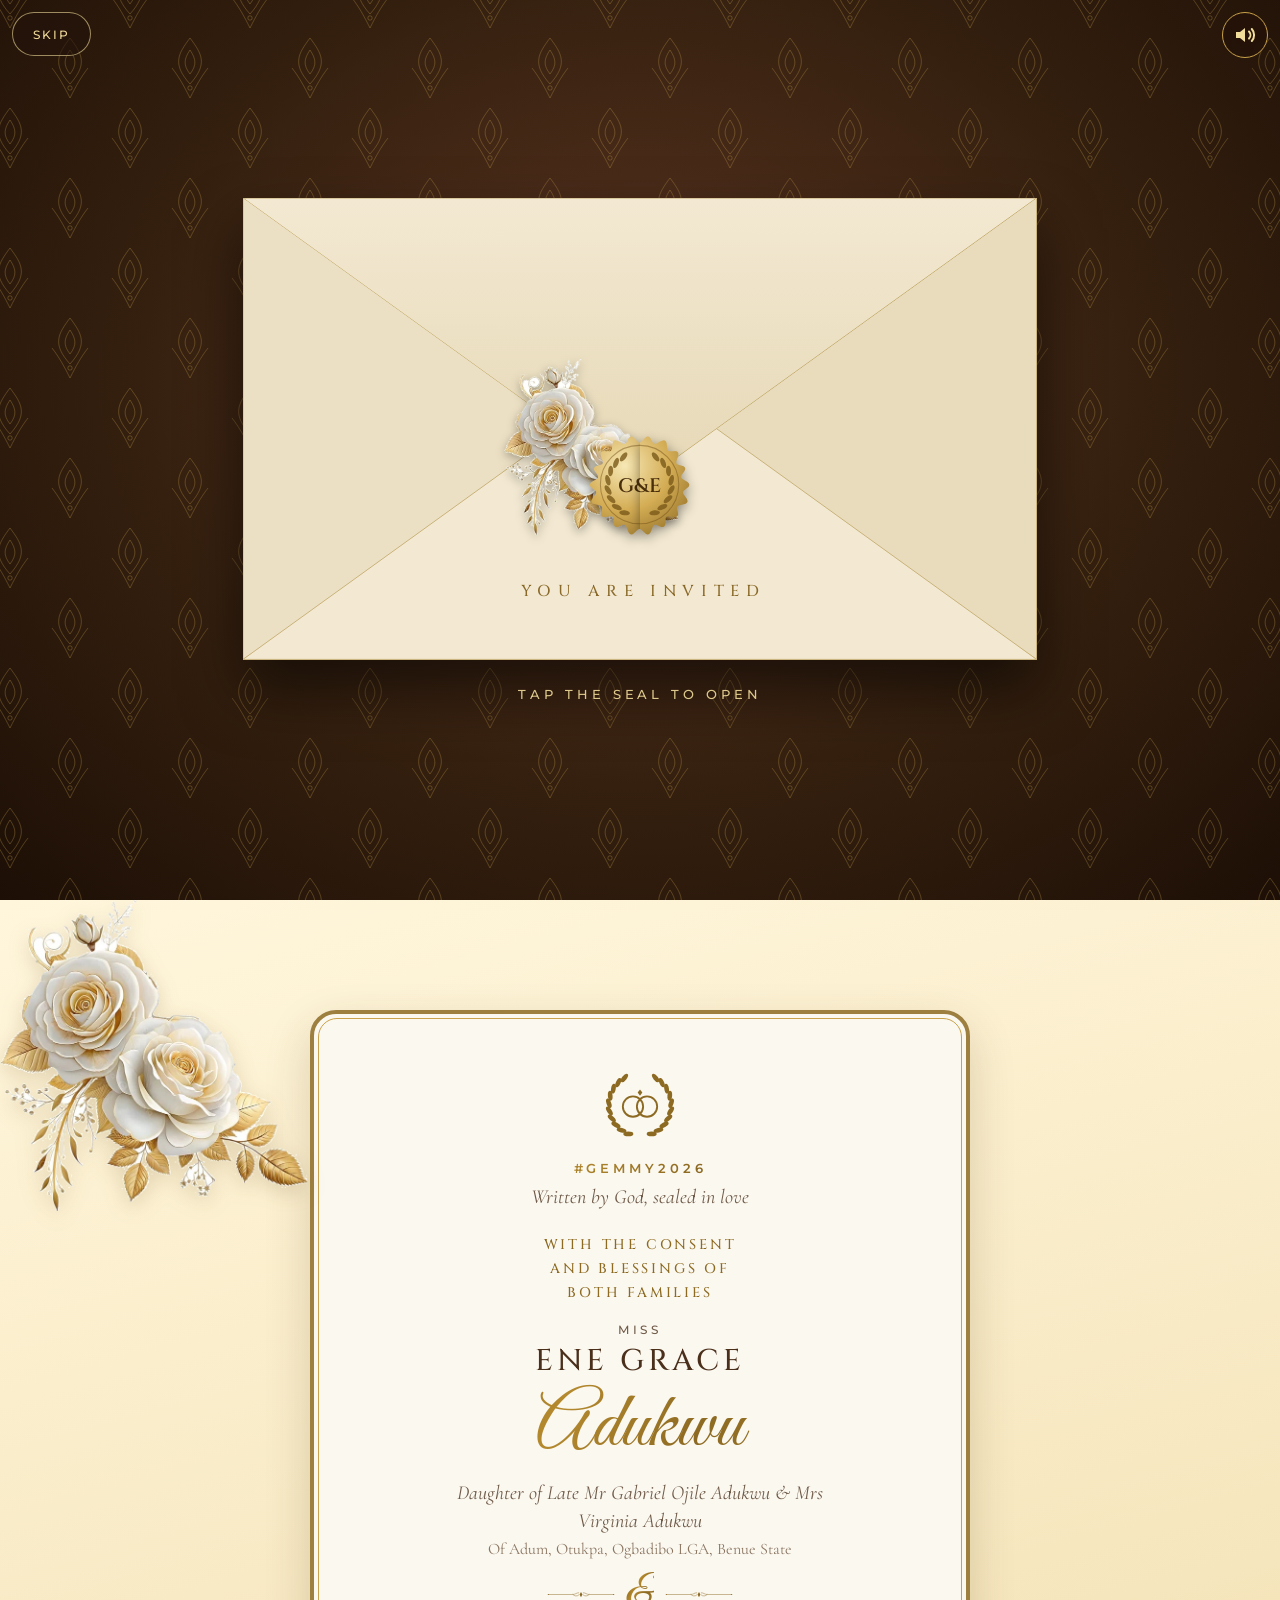
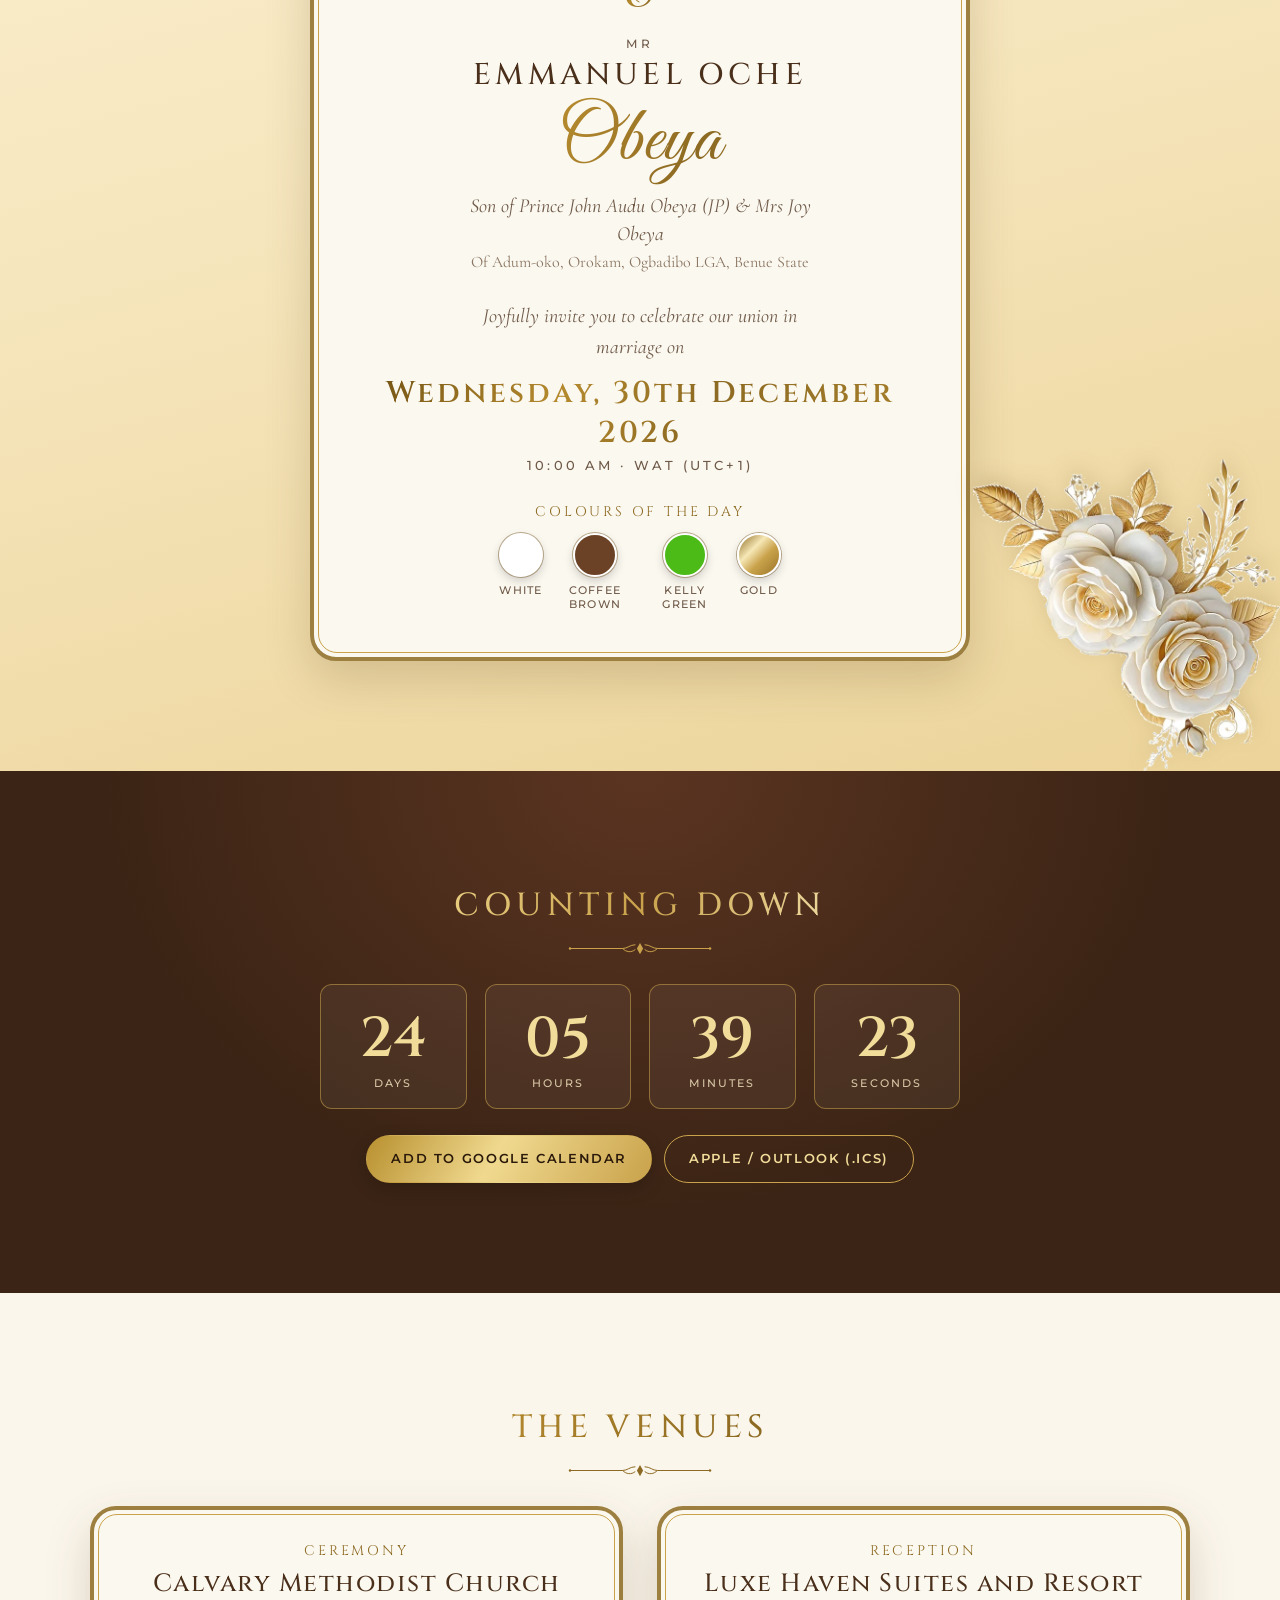
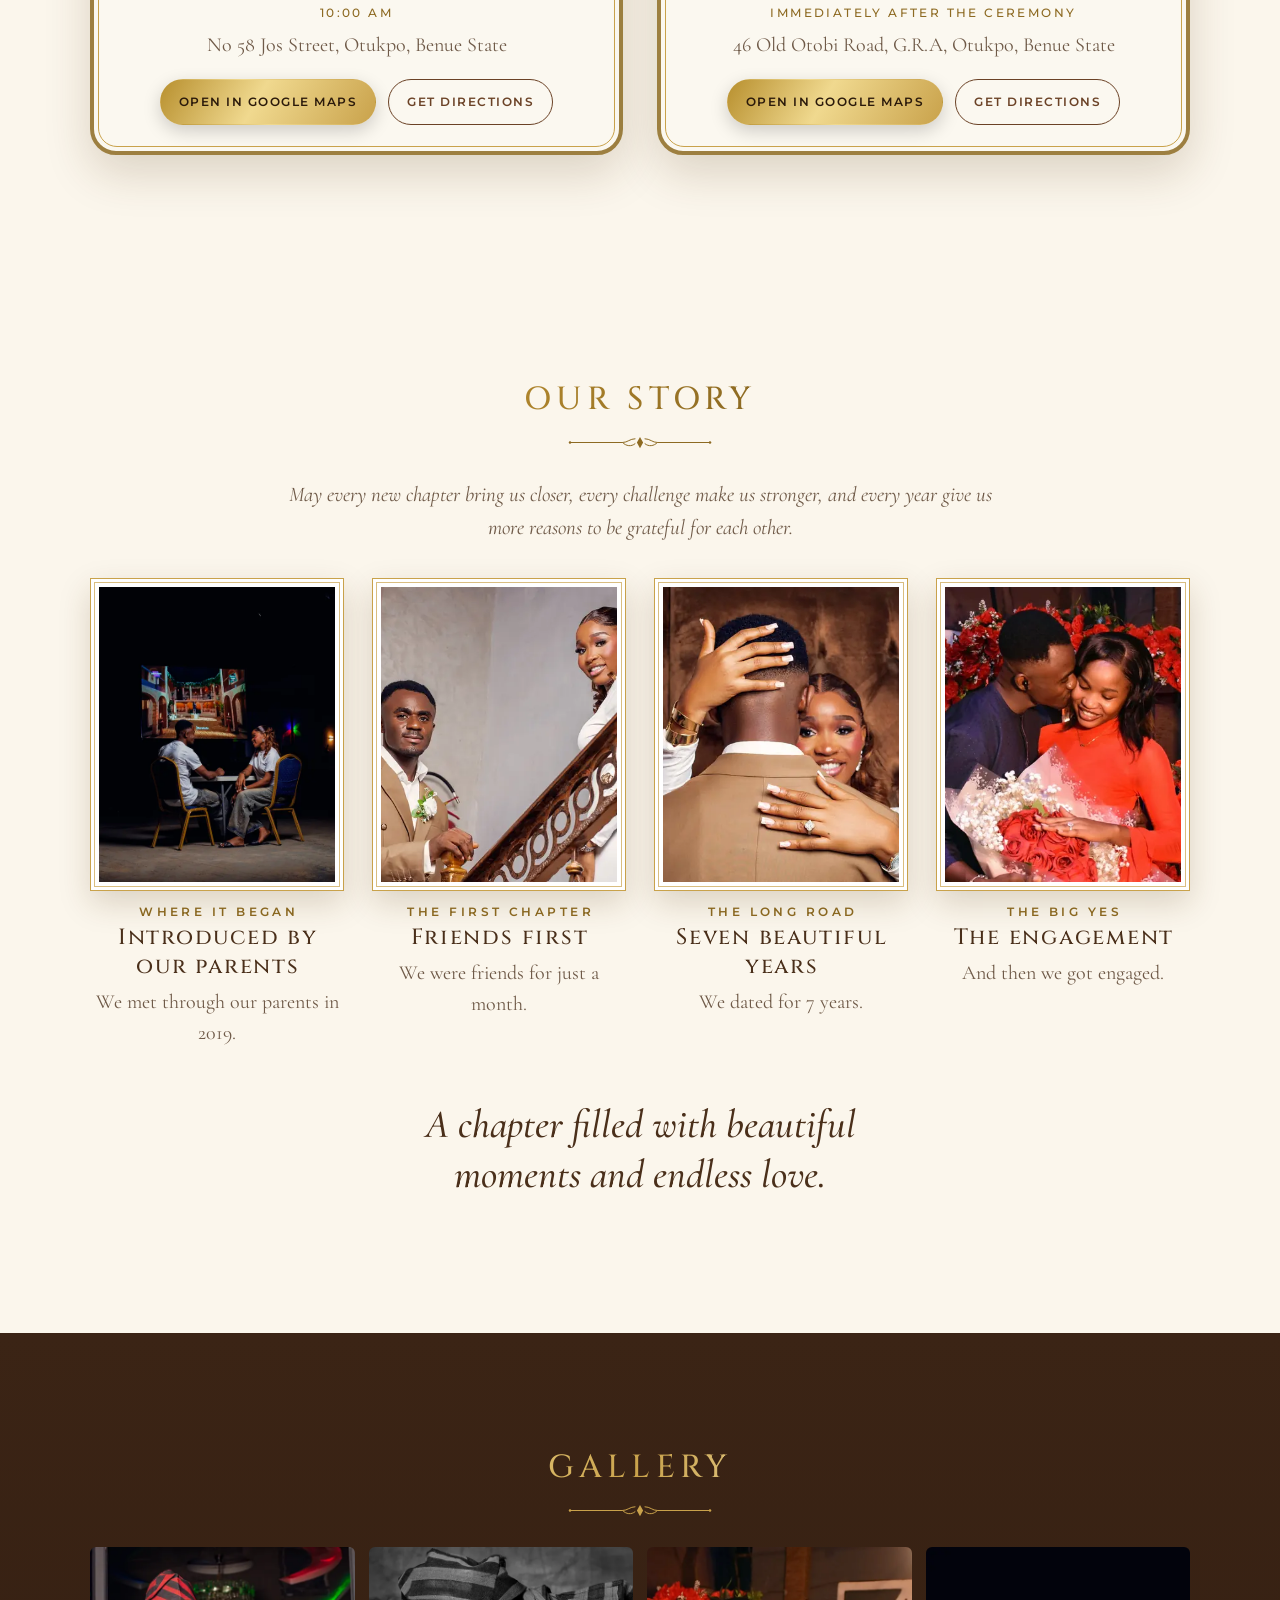
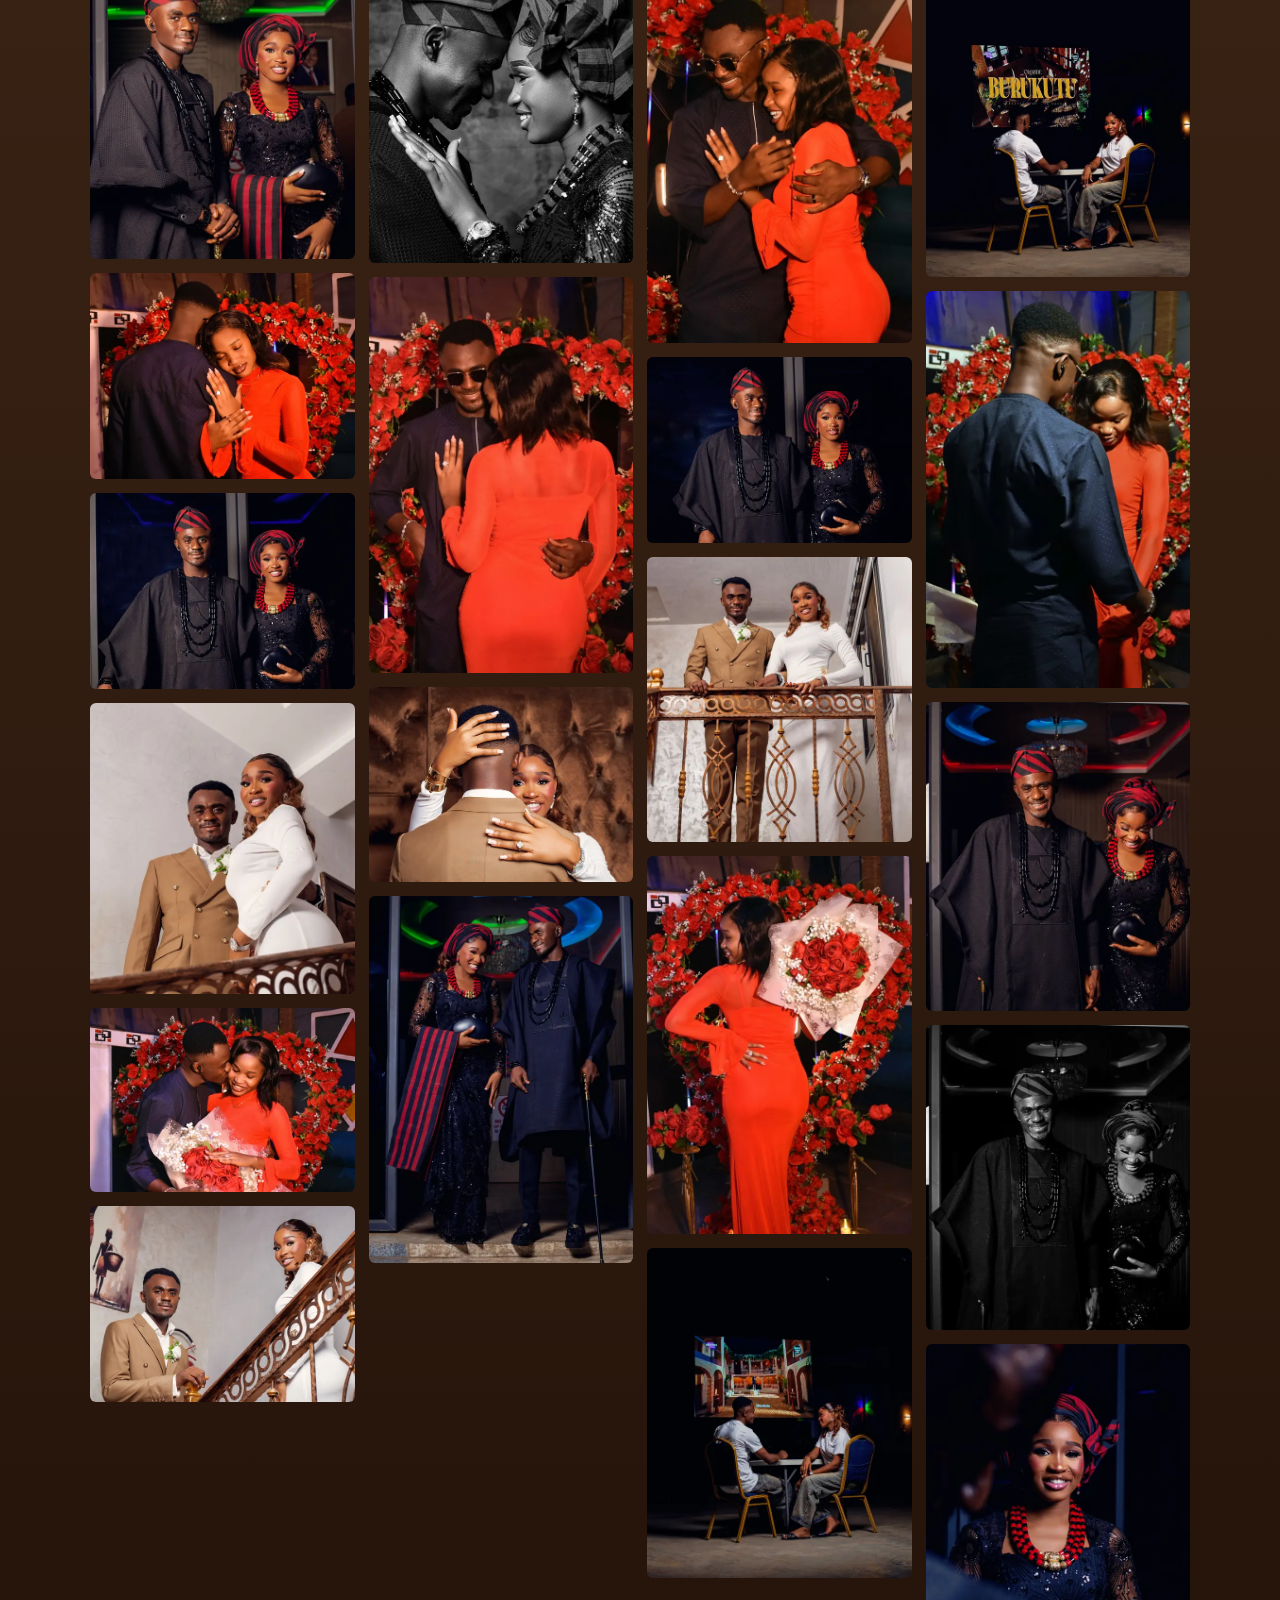
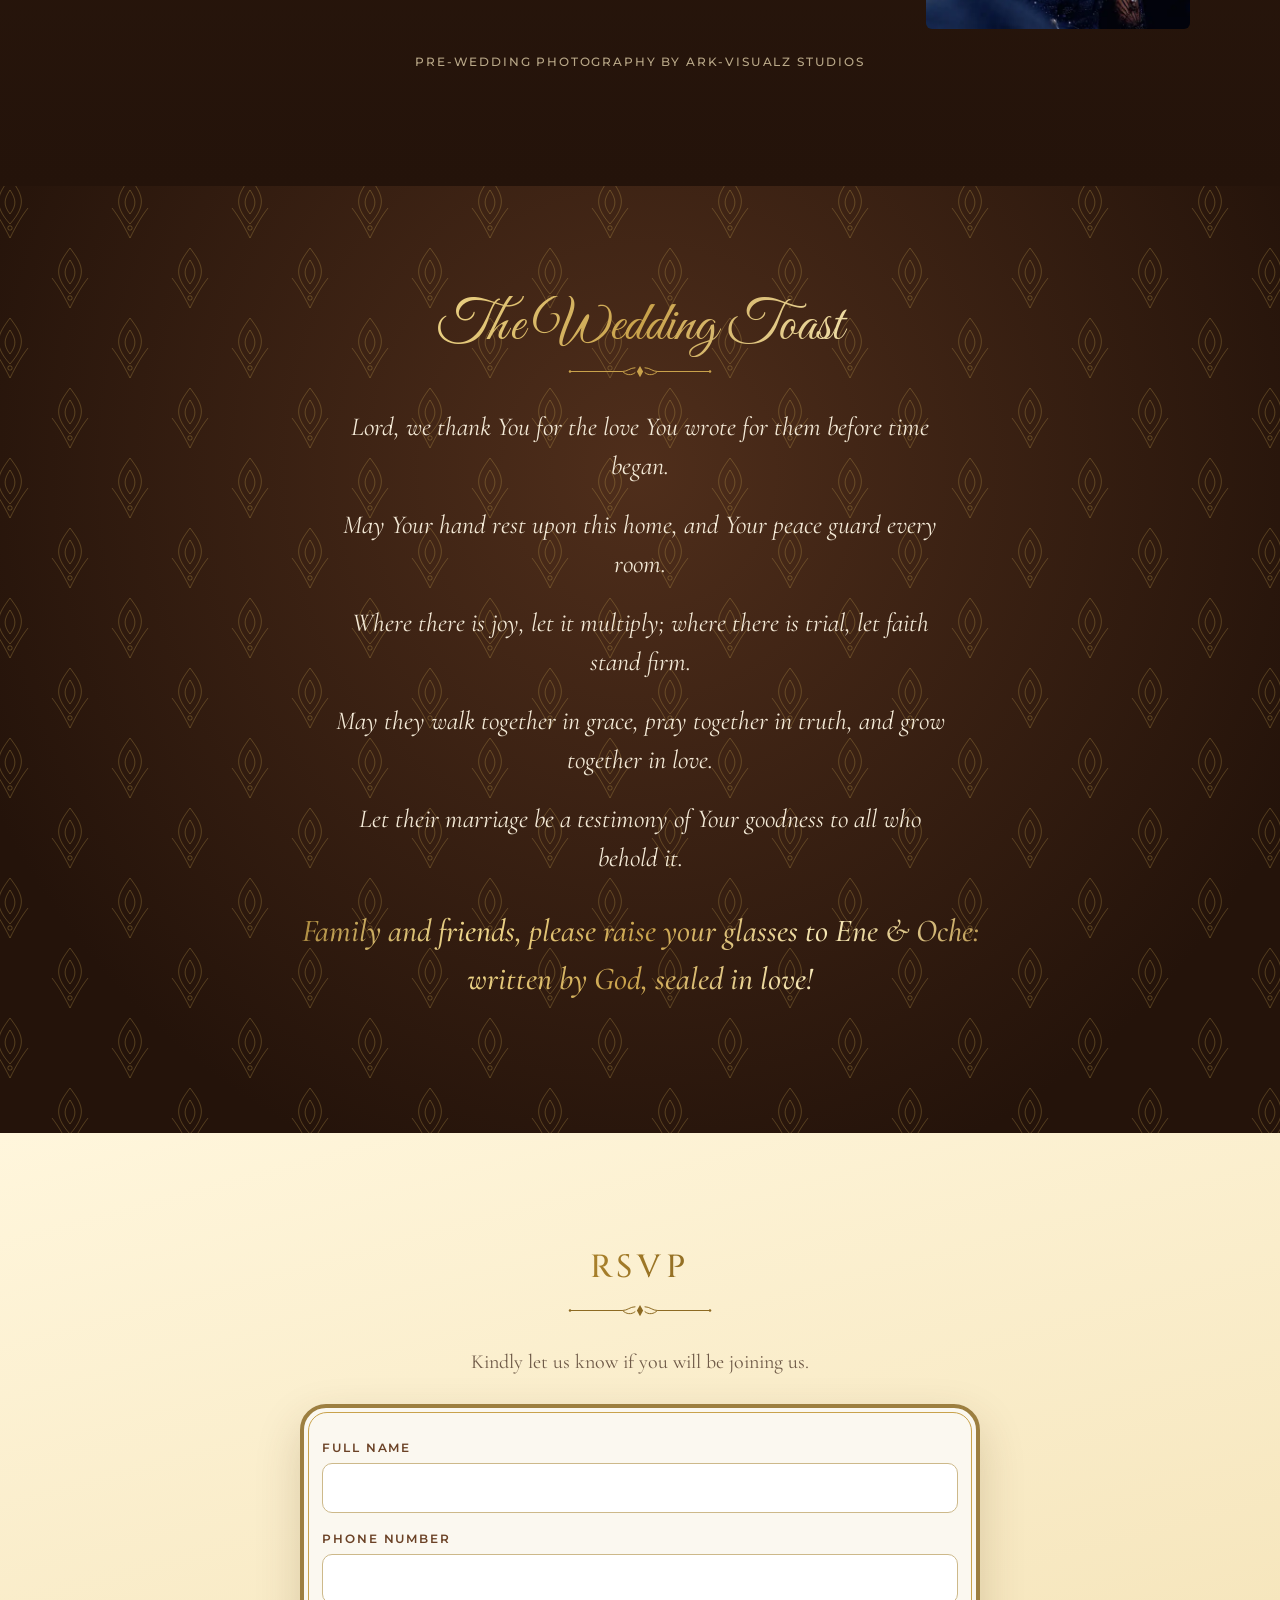
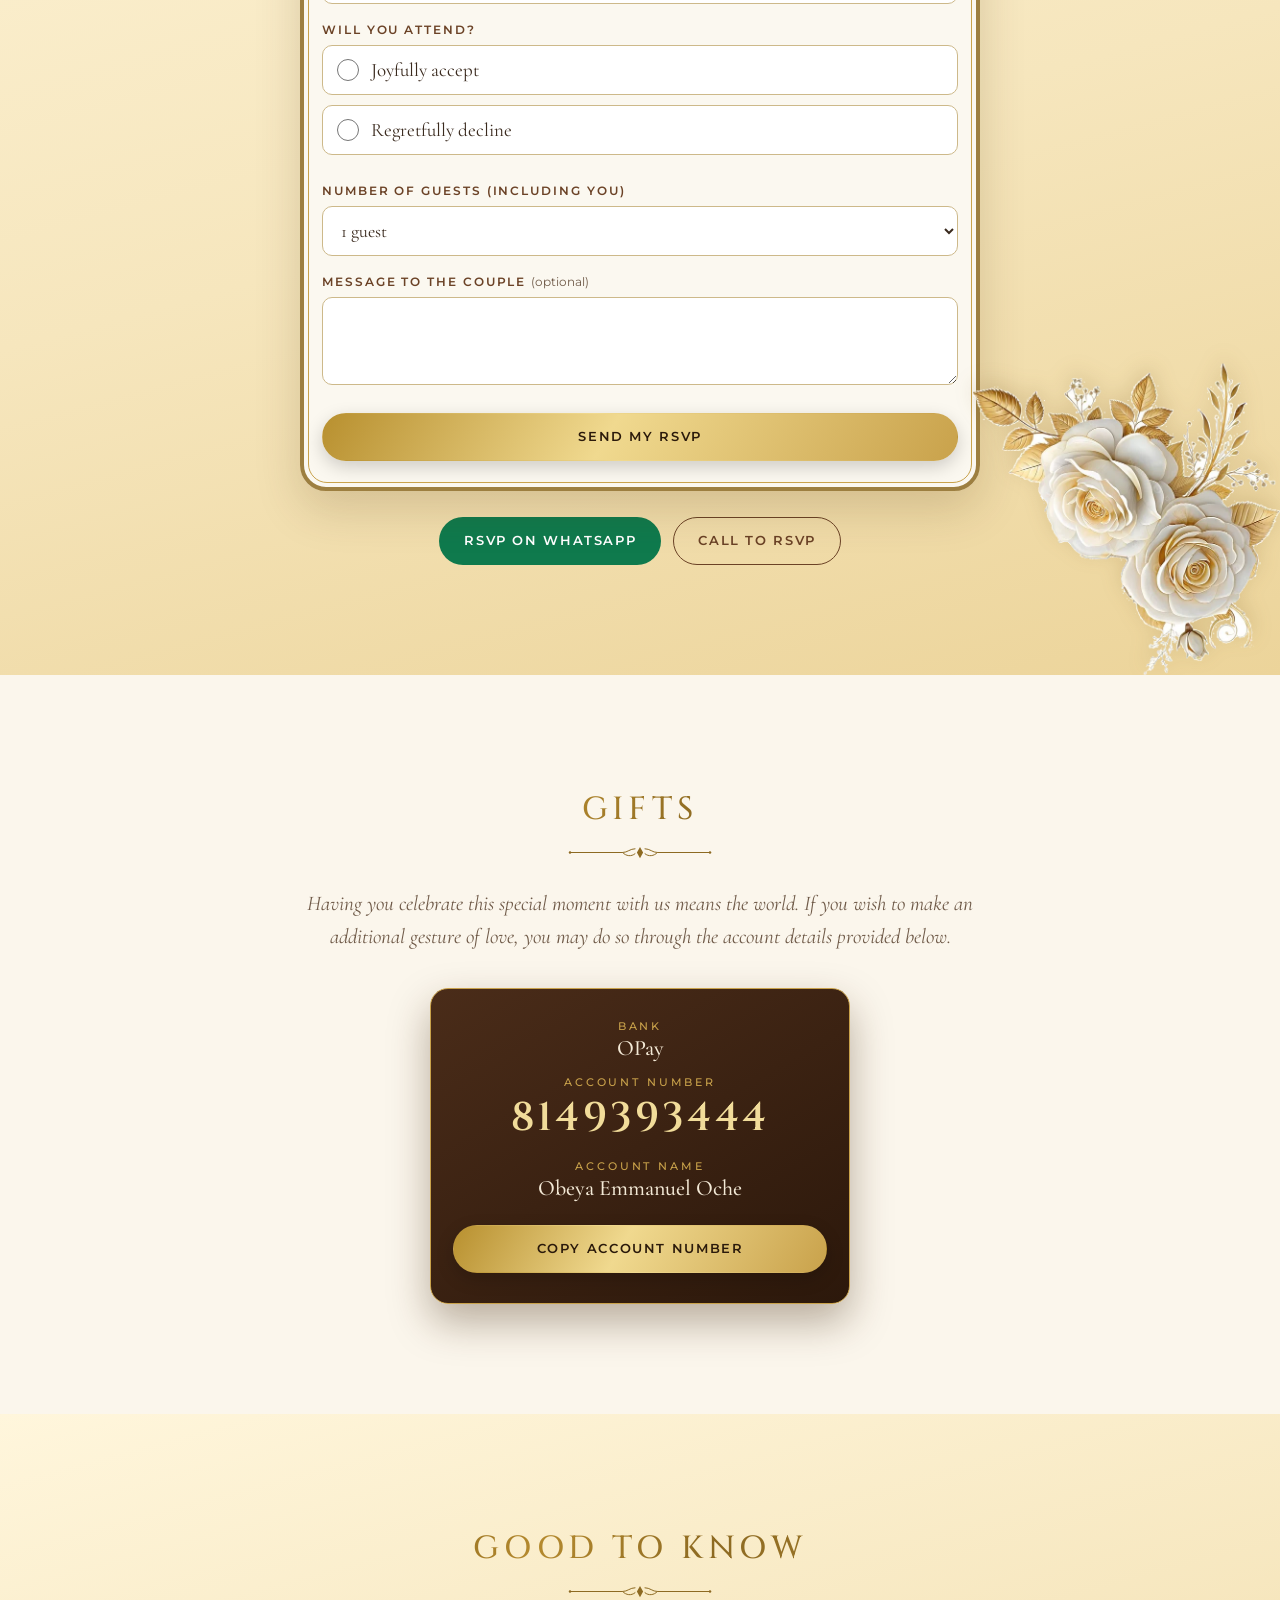
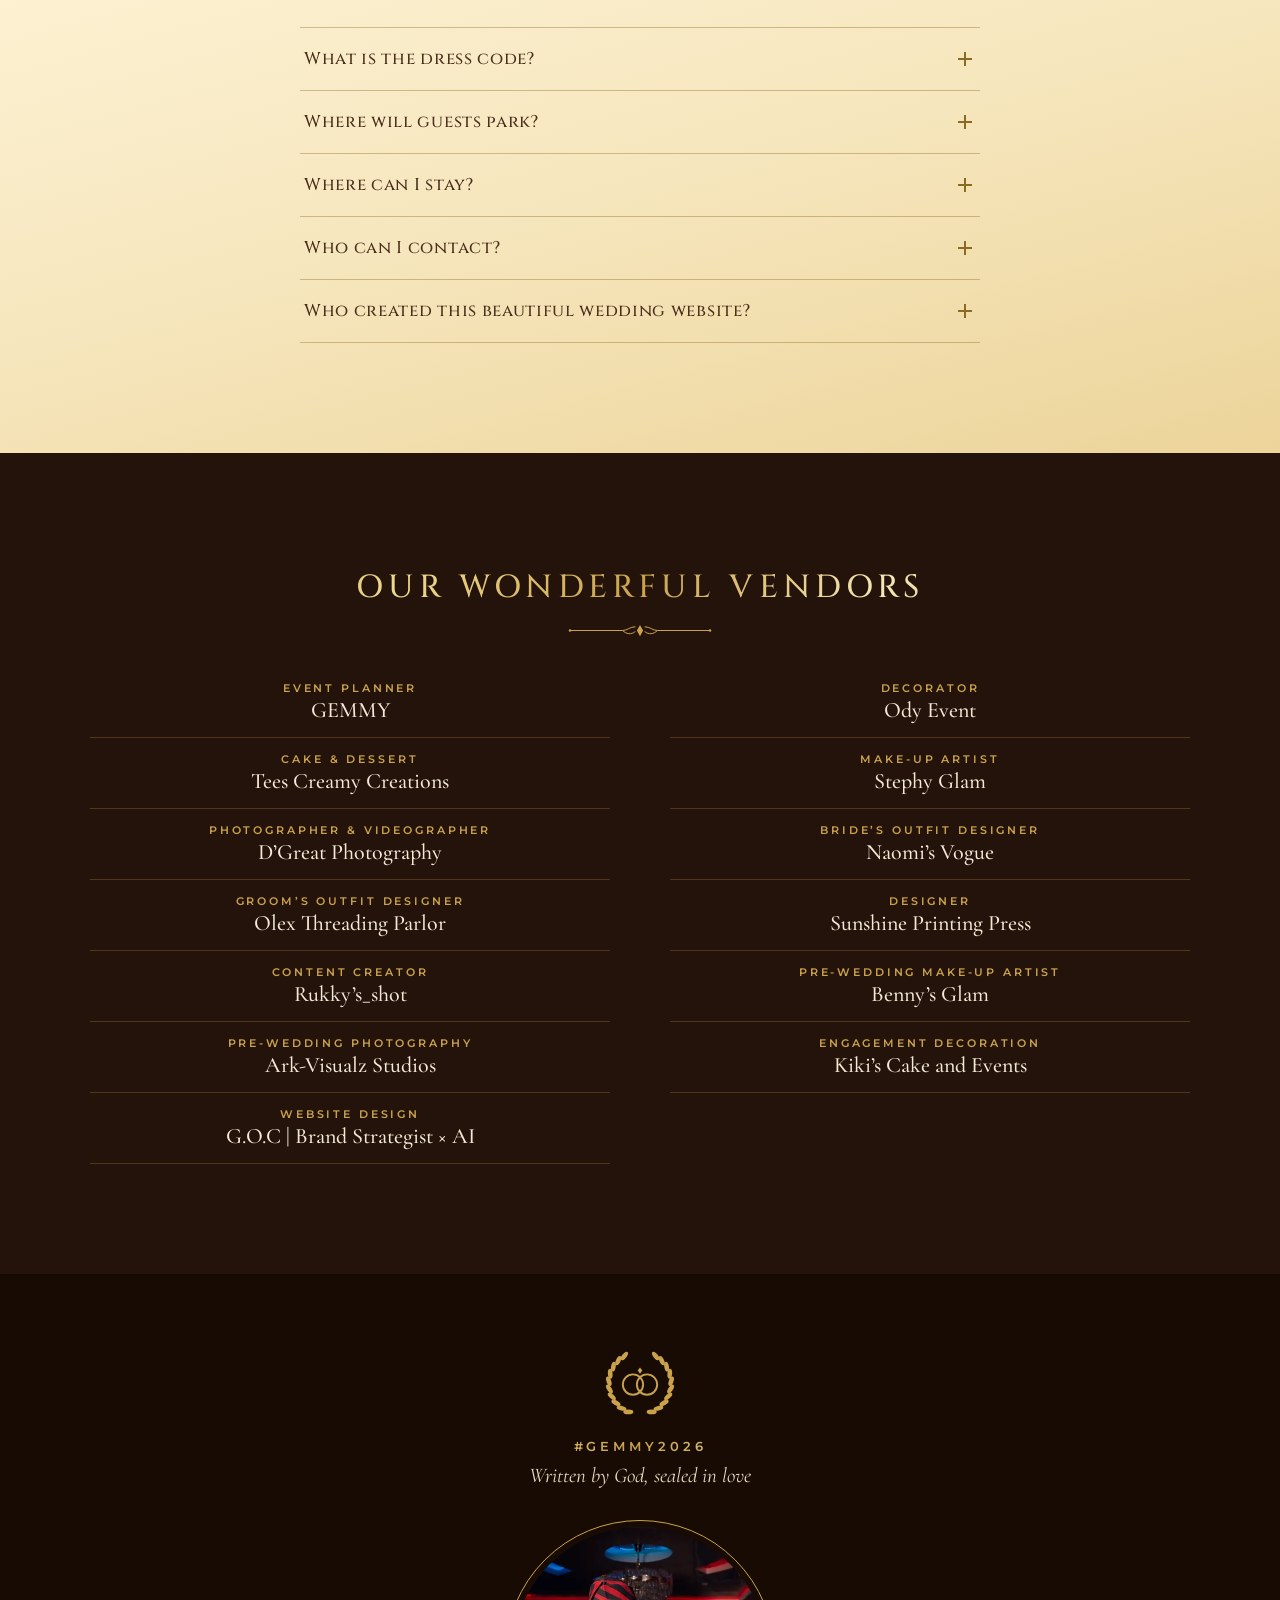
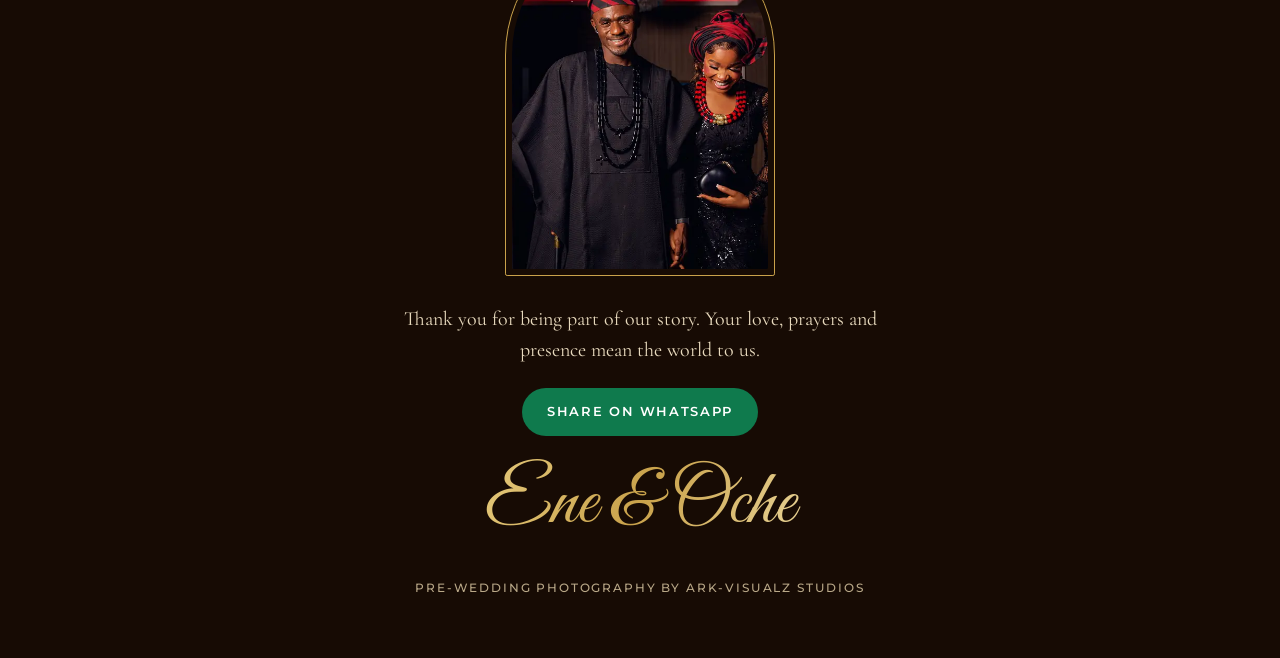
==== index.html @ 17f2d3e5 "first commit" ====
<!doctype html>
<html lang="en" class="no-js">
<head>
<meta charset="utf-8">
<meta name="viewport" content="width=device-width,initial-scale=1,viewport-fit=cover">
<title>Ene &amp; Oche | #GEMMY2026</title>
<meta name="description" content="You are invited to celebrate our union in marriage.">
<link rel="canonical" href="https://gocportfolio.github.io/GE2026/">
<meta name="theme-color" content="#3b2415">

<meta property="og:type" content="website">
<meta property="og:site_name" content="Ene &amp; Oche">
<meta property="og:title" content="Ene &amp; Oche | #GEMMY2026">
<meta property="og:description" content="You are invited to celebrate our union in marriage.">
<meta property="og:url" content="https://gocportfolio.github.io/GE2026/">
<meta property="og:image" content="https://gocportfolio.github.io/GE2026/assets/og-image-2.jpg">
<meta property="og:image:width" content="1200">
<meta property="og:image:height" content="630">
<meta property="og:image:alt" content="A sealed cream envelope with a gold seal, G&amp;E, and the words You Are Invited">
<meta name="twitter:card" content="summary_large_image">
<meta name="twitter:title" content="Ene &amp; Oche | #GEMMY2026">
<meta name="twitter:description" content="You are invited to celebrate our union in marriage.">
<meta name="twitter:image" content="https://gocportfolio.github.io/GE2026/assets/og-image-2.jpg">

<link rel="icon" href="assets/favicon.svg" type="image/svg+xml">
<link rel="preconnect" href="https://fonts.googleapis.com">
<link rel="preconnect" href="https://fonts.gstatic.com" crossorigin>
<link rel="preload" as="style" href="https://fonts.googleapis.com/css2?family=Cinzel:wght@400;500;600&family=Cormorant+Garamond:ital,wght@0,400;0,500;0,600;1,400;1,500&family=Great+Vibes&family=Montserrat:wght@400;500;600&display=swap" onload="this.onload=null;this.rel='stylesheet'">
<noscript><link rel="stylesheet" href="https://fonts.googleapis.com/css2?family=Cinzel:wght@400;500;600&family=Cormorant+Garamond:ital,wght@0,400;0,500;0,600;1,400;1,500&family=Great+Vibes&family=Montserrat:wght@400;500;600&display=swap"></noscript>
<link rel="preload" as="image" href="assets/envelope-card.webp" type="image/webp">
<link rel="preload" as="image" href="assets/hero-1.webp" type="image/webp">
<link rel="stylesheet" href="styles.css">
<script>document.documentElement.className='js';</script>
<script src="qr.js" defer></script>
<script src="script.js" defer></script>
</head>
<body>
<a class="skip-link" href="#main">Skip to the invitation</a>

<!-- shared SVG art, filled by script.js -->
<svg width="0" height="0" style="position:absolute" aria-hidden="true" focusable="false">
  <defs>
    <radialGradient id="goldG" cx=".35" cy=".3" r=".9"><stop offset="0" stop-color="#f6e7b4"/><stop offset=".5" stop-color="#d4ad55"/><stop offset="1" stop-color="#8d6a22"/></radialGradient>
    <symbol id="sealArt" viewBox="0 0 100 100">
      <path id="sealEdge" fill="url(#goldG)"/>
      <circle cx="50" cy="50" r="38" fill="none" stroke="#6b4a14" stroke-opacity=".45" stroke-width="1"/>
      <g id="sealLaurel" fill="#7b5a1a" fill-opacity=".8"></g>
      <text id="sealText" x="50" y="57" text-anchor="middle" font-family="Cinzel,Georgia,serif" font-size="19" font-weight="600" fill="#4a2f0c">G&amp;E</text>
    </symbol>
    <symbol id="ringsLogo" viewBox="0 0 100 100">
      <g id="logoLaurel" fill="currentColor"></g>
      <g fill="none" stroke="currentColor" stroke-width="2.4"><circle cx="41" cy="52" r="13"/><circle cx="59" cy="52" r="13"/></g>
      <path d="M50 30l3 4-3 4-3-4z" fill="currentColor"/>
    </symbol>
    <symbol id="jasmine" viewBox="0 0 120 130">
      <g>
        <path d="M30 118C26 84 32 52 46 22C62 52 62 88 30 118Z" fill="#4b5d2d"/>
        <path d="M30 118C42 90 46 62 46 22" stroke="#6f8348" stroke-width="1.2" fill="none"/>
        <path d="M62 112C84 100 100 78 106 60C86 62 66 80 62 112Z" fill="#5d7036"/>
        <path d="M20 122C8 108 4 90 8 72C24 84 28 104 20 122Z" fill="#3f4f25"/>
      </g>
      <g id="fl" fill="#fbf6e6" stroke="#e4d9b8" stroke-width=".8">
        <ellipse cx="0" cy="-15" rx="8" ry="15" transform="translate(78 34) rotate(0)"/>
        <ellipse cx="0" cy="-15" rx="8" ry="15" transform="translate(78 34) rotate(72)"/>
        <ellipse cx="0" cy="-15" rx="8" ry="15" transform="translate(78 34) rotate(144)"/>
        <ellipse cx="0" cy="-15" rx="8" ry="15" transform="translate(78 34) rotate(216)"/>
        <ellipse cx="0" cy="-15" rx="8" ry="15" transform="translate(78 34) rotate(288)"/>
        <circle cx="78" cy="34" r="4.2" fill="#e8c96e" stroke="none"/>
      </g>
      <g fill="#fbf6e6" stroke="#e4d9b8" stroke-width=".8" transform="translate(-26 52) scale(.78)">
        <ellipse cx="0" cy="-15" rx="8" ry="15" transform="translate(78 34) rotate(20)"/>
        <ellipse cx="0" cy="-15" rx="8" ry="15" transform="translate(78 34) rotate(92)"/>
        <ellipse cx="0" cy="-15" rx="8" ry="15" transform="translate(78 34) rotate(164)"/>
        <ellipse cx="0" cy="-15" rx="8" ry="15" transform="translate(78 34) rotate(236)"/>
        <ellipse cx="0" cy="-15" rx="8" ry="15" transform="translate(78 34) rotate(308)"/>
        <circle cx="78" cy="34" r="4.2" fill="#e8c96e" stroke="none"/>
      </g>
      <g fill="#fbf6e6" stroke="#e4d9b8" stroke-width=".8" transform="translate(-6 -4) scale(.5)">
        <ellipse cx="0" cy="-15" rx="8" ry="15" transform="translate(78 34) rotate(10)"/>
        <ellipse cx="0" cy="-15" rx="8" ry="15" transform="translate(78 34) rotate(82)"/>
        <ellipse cx="0" cy="-15" rx="8" ry="15" transform="translate(78 34) rotate(154)"/>
        <ellipse cx="0" cy="-15" rx="8" ry="15" transform="translate(78 34) rotate(226)"/>
        <ellipse cx="0" cy="-15" rx="8" ry="15" transform="translate(78 34) rotate(298)"/>
        <circle cx="78" cy="34" r="4.2" fill="#e8c96e" stroke="none"/>
      </g>
    </symbol>
  </defs>
</svg>

<!-- ============ ENVELOPE INTRO ============ -->
<div id="intro" class="intro" role="dialog" aria-modal="true" aria-label="Wedding invitation. Tap the seal to open.">
  <div class="intro-bg"></div>
  <div class="env-wrap">
    <div class="env" id="env">
      <div class="env-back"></div>
      <div class="env-card" id="envCard">
        <div class="env-card-in"><img src="assets/envelope-card.webp" width="780" height="910" alt="Ene and Oche"></div>
      </div>
      <div class="env-front">
        <svg viewBox="0 0 100 100" preserveAspectRatio="none" aria-hidden="true">
          <polygon points="0,0 52,40 0,100" class="pk pk-l"/>
          <polygon points="100,0 48,40 100,100" class="pk pk-r"/>
          <polygon points="0,100 50,38 100,100" class="pk pk-b"/>
        </svg>
        <p class="env-invited">YOU ARE INVITED</p>
        <p class="env-guest" id="introGuest" hidden></p>
      </div>
      <div class="env-flap" id="envFlap">
        <div class="flap-face flap-out"><svg viewBox="0 0 100 62" preserveAspectRatio="none" aria-hidden="true"><polygon points="0,0 100,0 50,62" /></svg></div>
        <div class="flap-face flap-in"></div>
      </div>
      <img class="jasmine" src="assets/flora-env.webp" width="480" height="485" alt="" aria-hidden="true">
      <button type="button" class="seal" id="seal" aria-label="Open the invitation">
        <span class="seal-half l"><svg viewBox="0 0 100 100" aria-hidden="true"><use href="#sealArt"/></svg></span>
        <span class="seal-half r"><svg viewBox="0 0 100 100" aria-hidden="true"><use href="#sealArt"/></svg></span>
      </button>
    </div>
    <p class="tap-hint" id="tapHint">Tap the seal to open</p>
  </div>
  <button type="button" class="skip" id="skip">Skip</button>
</div>

<button type="button" class="sound" id="sound" aria-label="Mute music" aria-pressed="false">
  <svg class="ic-on" viewBox="0 0 24 24" aria-hidden="true"><path d="M3 9v6h4l5 4V5L7 9H3z" fill="currentColor"/><g fill="none" stroke="currentColor" stroke-width="2" stroke-linecap="round"><path d="M16 8.5a5 5 0 010 7"/><path d="M18.8 6a9 9 0 010 12"/></g></svg>
  <svg class="ic-off" viewBox="0 0 24 24" aria-hidden="true"><path d="M3 9v6h4l5 4V5L7 9H3z" fill="currentColor"/><path d="M16 9l6 6m0-6l-6 6" fill="none" stroke="currentColor" stroke-width="2" stroke-linecap="round"/></svg>
</button>

<div id="page">
<main id="main" tabindex="-1">

  <!-- 1. HERO -->
  <section class="hero" id="top" aria-label="Welcome">
    <div class="hero-media" id="heroMedia" role="group" aria-roledescription="carousel" aria-label="Photos of the couple">
      <div class="hero-slides" id="heroSlides"></div>
      <div class="hero-shade" aria-hidden="true"></div>
      <div class="hero-dots" id="heroDots"></div>
    </div>
    <div class="hero-copy">
      <p class="eyebrow gold-text" data-cfg="couple.hashtag"></p>
      <h1 class="hero-names" tabindex="-1">
        <span class="script gold-text" data-cfg="couple.short.bride"></span>
        <span class="amp gold-text" aria-hidden="true">&amp;</span>
        <span class="script gold-text" data-cfg="couple.short.groom"></span>
      </h1>
      <p class="hero-theme" data-cfg="couple.tagline"></p>
      <p class="hero-date"><span data-cfg="d.dateShort"></span></p>
      <p class="hero-city" data-cfg="d.city"></p>
      <a class="scroll-cue" href="#invitation" aria-label="Scroll to the invitation"><span></span></a>
    </div>
  </section>

  <!-- 2. INVITATION CARD -->
  <section class="sec sec-cream invite" id="invitation" aria-labelledby="inviteHead">
    <img class="flora flora-tl" src="assets/flora.webp" alt="" width="640" height="647" loading="lazy" decoding="async">
    <img class="flora flora-br" src="assets/flora.webp" alt="" width="640" height="647" loading="lazy" decoding="async">
    <div class="wrap">
      <div class="card paper reveal">
        <svg class="logo" viewBox="0 0 100 100" aria-hidden="true"><use href="#ringsLogo"/></svg>
        <p class="eyebrow gold-text on-paper" data-cfg="couple.hashtag"></p>
        <p class="tagline" data-cfg="couple.tagline"></p>
        <p class="dear" id="cardGuest" hidden></p>
        <h2 class="small-caps" id="inviteHead">With the consent and blessings of both families</h2>

        <div class="person">
          <p class="title" data-cfg="bride.title"></p>
          <p class="given" data-cfg="bride.given"></p>
          <p class="surname script gold-text on-paper" data-cfg="bride.surname"></p>
          <p class="parents" data-cfg="bride.parents"></p>
          <p class="origin" data-cfg="bride.origin"></p>
        </div>
        <div class="amp-div" aria-hidden="true"><span class="swash"></span><b class="script gold-text on-paper">&amp;</b><span class="swash"></span></div>
        <div class="person">
          <p class="title" data-cfg="groom.title"></p>
          <p class="given" data-cfg="groom.given"></p>
          <p class="surname script gold-text on-paper" data-cfg="groom.surname"></p>
          <p class="parents" data-cfg="groom.parents"></p>
          <p class="origin" data-cfg="groom.origin"></p>
        </div>

        <p class="joyful">Joyfully invite you to celebrate our union in marriage on</p>
        <p class="when-date gold-text on-paper" data-cfg="d.dateLong"></p>
        <p class="when-time"><span data-cfg="d.time"></span> &middot; <span data-cfg="d.tzLabel"></span></p>

        <p class="small-caps colours-h">Colours of the Day</p>
        <ul class="swatches" id="cardSwatches"></ul>
      </div>
    </div>
  </section>

  <!-- 3. COUNTDOWN -->
  <section class="sec sec-dark count" id="countdown" aria-labelledby="countHead">
    <div class="wrap center">
      <h2 class="sec-title gold-text reveal" id="countHead">Counting Down</h2>
      <div class="swash gold-line reveal" aria-hidden="true"></div>
      <div class="cd reveal" id="cd" role="timer" aria-live="off">
        <div class="cd-box"><span class="cd-n" id="cdD">00</span><span class="cd-l">Days</span></div>
        <div class="cd-box"><span class="cd-n" id="cdH">00</span><span class="cd-l">Hours</span></div>
        <div class="cd-box"><span class="cd-n" id="cdM">00</span><span class="cd-l">Minutes</span></div>
        <div class="cd-box"><span class="cd-n" id="cdS">00</span><span class="cd-l">Seconds</span></div>
      </div>
      <p class="married script gold-text" id="married" hidden>We are married!</p>
      <div class="btn-row reveal">
        <a class="btn btn-gold" id="gcal" target="_blank" rel="noopener">Add to Google Calendar</a>
        <button type="button" class="btn btn-ghost" id="ics">Apple / Outlook (.ics)</button>
      </div>
    </div>
  </section>

  <!-- 4. VENUES -->
  <section class="sec sec-paper" id="venues" aria-labelledby="venueHead">
    <div class="wrap">
      <h2 class="sec-title gold-text on-paper center reveal" id="venueHead">The Venues</h2>
      <div class="swash gold-line on-paper reveal" aria-hidden="true"></div>
      <div class="venues" id="venueList"></div>
    </div>
  </section>

  <!-- 5. FATHER OF THE DAY -->
  <section class="sec sec-dark father" id="father" aria-label="Father of the Day" hidden>
    <div class="wrap center reveal">
      <p class="script gold-text fod-label" data-cfg="father.label"></p>
      <p class="fod-name" id="fodName"></p>
      <p class="fod-role" id="fodRole"></p>
    </div>
  </section>

  <!-- 6. STORY -->
  <section class="sec sec-paper" id="story" aria-labelledby="storyHead">
    <div class="wrap">
      <h2 class="sec-title gold-text on-paper center reveal" id="storyHead">Our Story</h2>
      <div class="swash gold-line on-paper reveal" aria-hidden="true"></div>
      <p class="lead center reveal" data-cfg="story.intro"></p>
      <ol class="timeline" id="timeline"></ol>
      <p class="closing center reveal" data-cfg="story.closing"></p>
    </div>
  </section>

  <!-- 7. GALLERY -->
  <section class="sec sec-dark gallery" id="gallery" aria-labelledby="galHead">
    <div class="wrap wide">
      <h2 class="sec-title gold-text center reveal" id="galHead">Gallery</h2>
      <div class="swash gold-line reveal" aria-hidden="true"></div>
      <div class="masonry" id="masonry"></div>
      <p class="credit center" data-cfg="credits.photo"></p>
    </div>
  </section>

  <!-- 8. TOAST -->
  <section class="sec sec-toast" id="toast" aria-labelledby="toastHead">
    <div class="wrap center">
      <h2 class="script gold-text toast-h reveal" id="toastHead">The Wedding Toast</h2>
      <div class="swash gold-line reveal" aria-hidden="true"></div>
      <div class="toast-lines" id="toastLines"></div>
    </div>
  </section>

  <!-- 9. RSVP -->
  <section class="sec sec-cream rsvp" id="rsvp" aria-labelledby="rsvpHead">
    <img class="flora flora-br" src="assets/flora.webp" alt="" width="640" height="647" loading="lazy" decoding="async">
    <div class="wrap">
      <h2 class="sec-title gold-text on-paper center reveal" id="rsvpHead">RSVP</h2>
      <div class="swash gold-line on-paper reveal" aria-hidden="true"></div>
      <p class="center sub reveal">Kindly let us know if you will be joining us.</p>
      <form class="paper form reveal" id="rsvpForm" novalidate>
        <div class="field">
          <label for="rName">Full name</label>
          <input id="rName" name="name" type="text" autocomplete="name" required aria-describedby="eName">
          <p class="err" id="eName" role="alert"></p>
        </div>
        <div class="field">
          <label for="rPhone">Phone number</label>
          <input id="rPhone" name="phone" type="tel" inputmode="tel" autocomplete="tel" required aria-describedby="ePhone">
          <p class="err" id="ePhone" role="alert"></p>
        </div>
        <fieldset class="field" aria-describedby="eAtt">
          <legend>Will you attend?</legend>
          <label class="opt"><input type="radio" name="attending" value="Joyfully accept"><span>Joyfully accept</span></label>
          <label class="opt"><input type="radio" name="attending" value="Regretfully decline"><span>Regretfully decline</span></label>
          <p class="err" id="eAtt" role="alert"></p>
        </fieldset>
        <div class="field" id="guestsField">
          <label for="rGuests">Number of guests (including you)</label>
          <select id="rGuests" name="guests"></select>
        </div>
        <div class="field">
          <label for="rMsg">Message to the couple <span class="opt-txt">(optional)</span></label>
          <textarea id="rMsg" name="message" rows="3" maxlength="500"></textarea>
        </div>
        <div class="hp" aria-hidden="true"><label>Leave this empty<input type="text" name="website" tabindex="-1" autocomplete="off"></label></div>
        <button type="submit" class="btn btn-gold btn-block" id="rSubmit">Send my RSVP</button>
        <p class="form-note" id="rNote" role="status" aria-live="polite"></p>
        <button type="button" class="btn-link" id="passAgain" hidden>I have already RSVP'd: show my entry pass</button>
      </form>
      <div class="rsvp-done paper" id="rsvpDone" hidden role="status" aria-live="polite" tabindex="-1">
        <svg class="check" viewBox="0 0 52 52" aria-hidden="true"><circle cx="26" cy="26" r="24" fill="none"/><path d="M14 27l8 8 16-17" fill="none"/></svg>
        <p class="done-h script gold-text on-paper" id="doneH">Thank you!</p>
        <p id="doneP"></p>
        <div class="pass" id="pass" hidden>
          <p class="pass-lead">Your entry pass</p>
          <div class="pass-qr" id="passQr"></div>
          <p class="pass-code" id="passCode"></p>
          <p class="pass-meta" id="passMeta"></p>
          <p class="pass-hint" id="passHint"></p>
          <button type="button" class="btn btn-gold" id="passSave">Save pass as image</button>
        </div>
      </div>
      <div class="btn-row reveal">
        <a class="btn btn-wa" id="waRsvp" target="_blank" rel="noopener">RSVP on WhatsApp</a>
        <a class="btn btn-ghost-dark" id="callRsvp">Call to RSVP</a>
      </div>
    </div>
  </section>

  <!-- 10. GIFTS -->
  <section class="sec sec-paper" id="gifts" aria-labelledby="giftHead">
    <div class="wrap center">
      <h2 class="sec-title gold-text on-paper reveal" id="giftHead">Gifts</h2>
      <div class="swash gold-line on-paper reveal" aria-hidden="true"></div>
      <p class="lead reveal" data-cfg="gifts.message"></p>
      <div class="bank reveal">
        <p class="bank-l">Bank</p><p class="bank-v" data-cfg="gifts.bank"></p>
        <p class="bank-l">Account number</p><p class="bank-acc" id="acct" data-cfg="gifts.account"></p>
        <p class="bank-l">Account name</p><p class="bank-v" data-cfg="gifts.name"></p>
        <button type="button" class="btn btn-gold btn-block" id="copyAcct">Copy account number</button>
      </div>
    </div>
  </section>

  <!-- 11. FAQ -->
  <section class="sec sec-cream faq" id="faq" aria-labelledby="faqHead">
    <div class="wrap">
      <h2 class="sec-title gold-text on-paper center reveal" id="faqHead">Good to Know</h2>
      <div class="swash gold-line on-paper reveal" aria-hidden="true"></div>
      <div class="acc reveal" id="acc"></div>
    </div>
  </section>

  <!-- 12. VENDORS -->
  <section class="sec sec-dark vendors" id="vendors" aria-labelledby="vendHead">
    <div class="wrap">
      <h2 class="sec-title gold-text center reveal" id="vendHead">Our Wonderful Vendors</h2>
      <div class="swash gold-line reveal" aria-hidden="true"></div>
      <ul class="vlist reveal" id="vlist"></ul>
    </div>
  </section>
</main>

<!-- 13. FOOTER -->
<footer class="foot" id="footer">
  <div class="wrap center">
    <svg class="logo" viewBox="0 0 100 100" aria-hidden="true"><use href="#ringsLogo"/></svg>
    <p class="eyebrow gold-text" data-cfg="couple.hashtag"></p>
    <p class="foot-tag" data-cfg="couple.tagline"></p>
    <div class="arch"><img id="footImg" alt="" width="560" height="654" loading="lazy" decoding="async"></div>
    <p class="thanks" data-cfg="footer.thanks"></p>
    <button type="button" class="btn btn-wa" id="shareWa">Share on WhatsApp</button>
    <p class="foot-names script gold-text"><span data-cfg="couple.short.bride"></span> &amp; <span data-cfg="couple.short.groom"></span></p>
    <p class="credit" data-cfg="credits.photo"></p>
  </div>
</footer>
</div>

<!-- LIGHTBOX -->
<div class="lb" id="lb" role="dialog" aria-modal="true" aria-label="Photo viewer" hidden>
  <button type="button" class="lb-x" id="lbClose" aria-label="Close photo viewer">&times;</button>
  <button type="button" class="lb-nav lb-prev" id="lbPrev" aria-label="Previous photo">&#8249;</button>
  <figure class="lb-fig"><img id="lbImg" alt=""><figcaption id="lbCap"></figcaption></figure>
  <button type="button" class="lb-nav lb-next" id="lbNext" aria-label="Next photo">&#8250;</button>
  <p class="lb-count" id="lbCount" aria-live="polite"></p>
</div>

<div class="toast" id="toastMsg" role="status" aria-live="polite"></div>

<noscript>
  <div class="noscript">
    <h1>Ene &amp; Oche</h1>
    <p>Together with their families, invite you to their wedding on Wednesday, 30th December 2026, 10:00 AM, Otukpo, Benue State.</p>
    <p>Please RSVP: <a href="tel:08035357663">0803 535 7663</a></p>
  </div>
</noscript>
</body>
</html>
---- styles.css ----
/* ============================================================
   Ene & Oche wedding site  |  colours are the only thing you
   normally change here. Everything else lives in script.js CONFIG
   ============================================================ */
:root{
  --main:#3b2415;        /* deep coffee: envelope, dark sections */
  --main-deep:#24130a;
  --coffee:#6b4226;      /* coffee brown (colour of the day) */
  --green:#4cbb17;       /* kelly green (colour of the day) */
  --gold:#c9a24b;        /* accent */
  --gold-hi:#f1dc9a;
  --gold-lo:#8d6a22;
  --paper:#fbf6ec;       /* invitation paper */
  --ink:#3a2a1e;
  --muted:#6f5a48;
  --serif:'Cormorant Garamond',Georgia,'Times New Roman',serif;
  --caps:'Cinzel','Trajan Pro',Georgia,'Times New Roman',serif;
  --script:'Great Vibes','Snell Roundhand','Brush Script MT',cursive;
  --sans:'Montserrat',system-ui,-apple-system,'Segoe UI',Roboto,Arial,sans-serif;
}
*{box-sizing:border-box}
html{scroll-behavior:smooth;-webkit-text-size-adjust:100%}
html.locked,html.locked body{overflow:hidden}
body{margin:0;background:var(--main);color:var(--ink);font-family:var(--serif);font-size:19px;line-height:1.55;-webkit-font-smoothing:antialiased;overflow-x:hidden}
img{max-width:100%;height:auto;display:block}
p{margin:0 0 .6em}
h1,h2{margin:0;font-weight:500}
a{color:inherit}
ul,ol{margin:0;padding:0;list-style:none}
button{font:inherit;color:inherit}
:focus-visible{outline:3px solid var(--gold-lo);outline-offset:3px}
.sec-dark :focus-visible,.hero :focus-visible,.intro :focus-visible,.foot :focus-visible,.lb :focus-visible,.sound:focus-visible,.sec-toast :focus-visible{outline-color:var(--gold-hi)}
.skip-link{position:absolute;left:12px;top:-60px;z-index:300;background:var(--gold-hi);color:var(--main);padding:10px 16px;border-radius:8px;font:600 14px var(--sans);text-decoration:none}
.skip-link:focus{top:12px}
.center{text-align:center}
.script{font-family:var(--script);font-weight:400;line-height:1.1}

/* metallic gold text */
.gold-text{background:linear-gradient(115deg,#9a7428 0%,#f0d98f 28%,#c9a24b 50%,#f6e8b6 72%,#a67c2c 100%);-webkit-background-clip:text;background-clip:text;color:transparent;-webkit-text-fill-color:transparent}
.gold-text.on-paper{background-image:linear-gradient(115deg,#6e4f12 0%,#b58a2e 35%,#8d6a22 60%,#a8812c 100%)}
.swash{display:block;width:150px;height:16px;margin:0 auto;background:var(--gold);-webkit-mask:url(assets/swash.svg) center/contain no-repeat;mask:url(assets/swash.svg) center/contain no-repeat}
.swash.on-paper{background:var(--gold-lo)}
.gold-line{margin-bottom:28px}

.wrap{width:min(100% - 32px,520px);margin-inline:auto}
.sec{position:relative;padding:76px 0;overflow:hidden}
.sec-dark{background:var(--main);color:#f3e9d6}
.sec-paper{background:var(--paper)}
.sec-cream{background:linear-gradient(165deg,#fff6dc 0%,#f6e6bd 55%,#ecd49a 100%)}
.sec-title{font-family:var(--caps);font-size:26px;letter-spacing:.16em;text-transform:uppercase;margin-bottom:10px}
.lead{font-size:21px;font-style:italic;color:var(--muted);margin:0 auto 34px;max-width:34em}
.sub{color:var(--muted);margin-bottom:26px}
.eyebrow{font:600 13px var(--sans);letter-spacing:.3em;text-transform:uppercase;margin:0 0 6px}
.small-caps{font-family:var(--caps);font-size:14px;letter-spacing:.2em;text-transform:uppercase;color:var(--gold-lo);margin:0 0 10px}

/* reveal */
.js .reveal{opacity:0;transform:translateY(26px);transition:opacity .9s ease,transform .9s ease}
.js .reveal.in{opacity:1;transform:none}

/* buttons */
.btn{display:inline-flex;align-items:center;justify-content:center;min-height:48px;padding:0 24px;border-radius:999px;border:1px solid transparent;font:600 12.5px var(--sans);letter-spacing:.13em;text-transform:uppercase;text-decoration:none;cursor:pointer;text-align:center;transition:transform .2s ease,box-shadow .2s ease}
.btn:hover{transform:translateY(-1px)}
.btn-gold{background:linear-gradient(120deg,#b8902f,#f0d98f 45%,#c9a24b);color:#2b1a0b;box-shadow:0 6px 18px rgba(0,0,0,.18)}
.btn-ghost{border-color:var(--gold);color:var(--gold-hi);background:transparent}
.btn-ghost-dark{border-color:var(--coffee);color:var(--coffee);background:transparent}
.btn-wa{background:#0f7a4d;color:#fff}
.btn-block{width:100%}
.btn-row{display:flex;flex-wrap:wrap;gap:12px;justify-content:center;margin-top:26px}

/* ================= SOUND + SKIP ================= */
.sound{position:fixed;z-index:140;top:max(12px,env(safe-area-inset-top));right:12px;width:46px;height:46px;border-radius:50%;border:1px solid var(--gold);background:rgba(36,19,10,.78);color:var(--gold-hi);display:grid;place-items:center;cursor:pointer;backdrop-filter:blur(4px)}
.sound svg{width:24px;height:24px}
.sound[aria-pressed="true"] .ic-on,.sound[aria-pressed="false"] .ic-off{display:none}
.no-js .sound{display:none}

/* ================= ENVELOPE INTRO ================= */
.intro{position:fixed;inset:0;z-index:120;display:none;place-items:center;background:var(--main-deep);overflow:hidden}
.js .intro{display:grid}
.intro.done{display:none!important}
.intro-bg{position:absolute;inset:0;background:url(assets/damask.svg) center/120px,radial-gradient(ellipse at 50% 42%,#5b3421 0%,#35200f 55%,#1d0f06 100%);background-blend-mode:normal}
.skip{position:absolute;z-index:5;top:max(12px,env(safe-area-inset-top));left:12px;min-height:44px;padding:0 20px;border-radius:999px;border:1px solid rgba(241,220,154,.6);background:rgba(36,19,10,.6);color:var(--gold-hi);font:500 12px var(--sans);letter-spacing:.16em;text-transform:uppercase;cursor:pointer}
.env-wrap{position:relative;z-index:2;display:flex;flex-direction:column;align-items:center;gap:26px}
.env{--w:min(88vw,560px);--cw:calc(var(--w)*.56);--seal:clamp(62px,calc(var(--w)*.2),96px);position:relative;width:var(--w);height:calc(var(--w)/1.72);perspective:1400px}
.env-back{position:absolute;inset:0;background:linear-gradient(180deg,#cdbb92,#d9c9a2);border-radius:4px;box-shadow:0 30px 60px rgba(0,0,0,.55),0 0 0 1px rgba(255,255,255,.08) inset;z-index:1}
.env-card{position:absolute;left:50%;bottom:6%;width:var(--cw);margin-left:calc(var(--cw)/-2);z-index:2;transform-origin:50% 100%;opacity:0}
.env-card-in{position:relative;background:#fffdf6;padding:7px;box-shadow:0 10px 30px rgba(0,0,0,.4);border:1px solid rgba(201,162,75,.8)}
.env-card-in::after{content:"";position:absolute;inset:3px;border:1px solid rgba(201,162,75,.75);pointer-events:none}
.env-card-in img{width:100%;height:auto}
.env-front{position:absolute;inset:0;z-index:3;pointer-events:none}
.env-front svg{position:absolute;inset:0;width:100%;height:100%}
.pk{stroke:#c9b27a;stroke-width:1;vector-effect:non-scaling-stroke}
.pk-l{fill:#ece0c4}.pk-r{fill:#e9dcbd}.pk-b{fill:#f3e9d2}
.env-invited{position:absolute;left:0;right:0;top:83%;margin:0;text-align:center;font:500 clamp(10px,calc(var(--w)*.034),15px) var(--caps);letter-spacing:.42em;color:#8a6a2a;padding-left:.42em}
.env-guest{position:absolute;left:0;right:0;top:67%;margin:0;text-align:center;font:italic 500 clamp(13px,calc(var(--w)*.04),19px) var(--serif);color:#6b4a14}
.env-flap{position:absolute;left:0;top:0;width:100%;height:62%;transform-origin:50% 0;z-index:5;transform-style:preserve-3d}
.flap-face{position:absolute;inset:0;backface-visibility:hidden;-webkit-backface-visibility:hidden;clip-path:polygon(0 0,100% 0,50% 100%)}
.flap-out{background:linear-gradient(180deg,#f3e9d2,#e6d8b6)}
.flap-out svg{position:absolute;inset:0;width:100%;height:100%}
.flap-out polygon{fill:none;stroke:#c3ab6c;stroke-width:1;vector-effect:non-scaling-stroke}
.flap-in{transform:rotateX(180deg);background:url(assets/lining.svg)}
.jasmine{position:absolute;z-index:6;left:calc(50% - var(--w)*.24);top:calc(62% - var(--w)*.22);width:calc(var(--w)*.31);height:auto;pointer-events:none;transform-origin:75% 70%;animation:sway 5s ease-in-out infinite;filter:drop-shadow(0 3px 5px rgba(0,0,0,.3))}
@keyframes sway{0%,100%{transform:rotate(-2deg)}50%{transform:rotate(2.5deg)}}
.seal{position:absolute;z-index:6;left:50%;top:62%;width:var(--seal);height:var(--seal);margin:calc(var(--seal)/-2) 0 0 calc(var(--seal)/-2);padding:0;border:0;background:none;cursor:pointer;animation:pulse 2.6s ease-in-out infinite}
.seal:focus-visible{border-radius:50%;outline-offset:6px}
.seal-half{position:absolute;inset:0;filter:drop-shadow(0 4px 6px rgba(0,0,0,.4))}
.seal-half svg{width:100%;height:100%;display:block}
.seal-half.l svg{clip-path:inset(0 50% 0 0)}
.seal-half.r svg{clip-path:inset(0 0 0 50%)}
@keyframes pulse{0%,100%{transform:scale(1)}50%{transform:scale(1.06)}}
.intro.opening .seal,.intro.opening .jasmine{animation:none}
.tap-hint{margin:0;font:500 12px var(--sans);letter-spacing:.3em;text-transform:uppercase;color:var(--gold-hi);opacity:.9}
.spark{position:absolute;z-index:8;width:7px;height:7px;margin:-3.5px;border-radius:50%;background:radial-gradient(circle,#fff6cf,#e9c76a 60%,transparent);pointer-events:none}
.fly{position:fixed;z-index:125;margin:0;transform-origin:0 0;will-change:transform}
.fly .env-card-in{box-shadow:0 20px 60px rgba(0,0,0,.5)}

/* ================= HERO ================= */
#page{min-height:100vh}
.hero{position:relative;width:min(100%,520px);margin-inline:auto;background:var(--main);color:#fff;overflow:hidden}
.hero-media{position:relative;height:min(82svh,142vw,740px);overflow:hidden;background:var(--main-deep)}
.hero-slides,.slide{position:absolute;inset:0}
.slide{opacity:0}
.slide img{width:100%;height:100%;object-fit:cover;object-position:50% 25%;transform:scale(1)}
.slide.is-prev{opacity:1;z-index:1}
.slide.is-prev img{transform:scale(1.09)}
.slide.is-active{opacity:1;z-index:2;transition:opacity 1.6s ease}
.slide.is-active img{transform:scale(1.09);transition:transform 9s linear}
.hero-shade{position:absolute;inset:0;z-index:3;pointer-events:none;background:linear-gradient(180deg,rgba(36,19,10,.35) 0%,transparent 22%,transparent 52%,var(--main) 100%)}
.hero-dots{position:absolute;z-index:4;left:0;right:0;bottom:118px;display:flex;justify-content:center}
.hero-dots button{width:34px;height:28px;border:0;background:none;padding:0;cursor:pointer;display:grid;place-items:center}
.hero-dots button::before{content:"";width:9px;height:9px;border-radius:50%;border:1px solid var(--gold-hi);background:transparent;transition:background .3s,transform .3s}
.hero-dots button[aria-current="true"]::before{background:var(--gold-hi);transform:scale(1.25)}
.hero-copy{position:relative;z-index:5;margin-top:-104px;padding:0 16px 64px;text-align:center}
.hero-names{display:flex;flex-direction:column;align-items:center;line-height:.95;margin:6px 0 10px}
.hero-names .script{font-size:clamp(76px,24vw,112px);padding:.04em .12em .1em}
.hero-names .amp{font:400 clamp(26px,7vw,36px) var(--caps);margin:-.1em 0}
.hero-theme{font-style:italic;font-size:21px;color:#ecdcc0;margin-bottom:18px}
.hero-date{font:500 15px var(--caps);letter-spacing:.24em;text-transform:uppercase;color:var(--gold-hi);margin:0 0 4px}
.hero-city{font:500 12px var(--sans);letter-spacing:.3em;text-transform:uppercase;color:#d8c7a6}
.scroll-cue{display:block;width:26px;height:42px;margin:30px auto 0;border:1.5px solid var(--gold);border-radius:14px;position:relative}
.scroll-cue span{position:absolute;left:50%;top:8px;width:4px;height:8px;margin-left:-2px;border-radius:2px;background:var(--gold);animation:cue 1.8s ease-in-out infinite}
@keyframes cue{0%{transform:translateY(0);opacity:1}80%,100%{transform:translateY(14px);opacity:0}}

/* ================= INVITATION CARD ================= */
.flora{position:absolute;z-index:0;width:min(46vw,230px);height:auto;pointer-events:none;filter:drop-shadow(0 6px 10px rgba(110,80,20,.18))}
.flora-br{right:-10px;bottom:-12px;width:min(33vw,135px);transform:scaleY(-1);z-index:2}
.flora-tl{left:-10px;top:-12px;width:min(33vw,135px);transform:scaleX(-1);z-index:2}
.rsvp{padding-bottom:170px}
.invite .wrap,.rsvp .wrap{position:relative;z-index:1}
.paper{position:relative;background:#fbf8f0;border-radius:26px;padding:44px 22px 40px;box-shadow:0 18px 46px rgba(80,50,10,.18)}
.paper::before{content:"";position:absolute;inset:0;border:4px solid var(--gold-lo);border-radius:inherit;pointer-events:none;opacity:.85}
.paper::after{content:"";position:absolute;inset:8px;border:1px solid var(--gold);border-radius:19px;pointer-events:none}
.card{text-align:center}
.logo{width:78px;height:78px;margin:0 auto 6px;color:var(--gold-lo)}
.tagline{font-style:italic;color:var(--muted);font-size:20px;margin-bottom:20px}
.dear{font:italic 500 22px var(--serif);color:var(--gold-lo);margin-bottom:10px}
.card h2.small-caps{max-width:15em;margin-inline:auto;line-height:1.7;font-weight:500}
.person{margin:18px 0 4px}
.person .title{font:500 12px var(--sans);letter-spacing:.3em;text-transform:uppercase;color:var(--muted);margin:0}
.person .given{font:500 25px var(--caps);letter-spacing:.14em;text-transform:uppercase;margin:4px 0 0;color:#4a2f1a}
.person .surname{font-size:62px;margin:0;padding:.05em .1em .1em}
.person .parents{font-style:italic;color:var(--muted);margin:0 auto;max-width:19em;line-height:1.4}
.person .origin{font-size:16px;color:#8a7560;margin:2px 0 0}
.amp-div{display:flex;align-items:center;justify-content:center;gap:10px;margin:10px 0}
.amp-div .swash{width:70px;margin:0;background:var(--gold-lo)}
.amp-div b{font-size:46px;font-weight:400;line-height:1}
.joyful{margin:26px auto 10px;max-width:19em;color:var(--muted);font-style:italic}
.when-date{font:600 24px var(--caps);letter-spacing:.1em;margin:4px 0 4px}
.when-time{font:500 13px var(--sans);letter-spacing:.24em;text-transform:uppercase;color:var(--muted);margin-bottom:28px}
.colours-h{margin-top:6px}
.swatches{display:flex;justify-content:center;gap:14px;flex-wrap:wrap;margin-top:10px}
.swatches li{display:flex;flex-direction:column;align-items:center;gap:6px;font:500 11px var(--sans);letter-spacing:.12em;text-transform:uppercase;color:var(--muted);max-width:76px;text-align:center}
.sw{width:44px;height:44px;border-radius:50%;border:2px solid #fff;box-shadow:0 0 0 1px rgba(107,74,20,.45),0 4px 10px rgba(0,0,0,.18)}
.sw.metal{background:linear-gradient(135deg,#8d6a22,#f6e8b6 35%,#c9a24b 60%,#9a7428)}

/* ================= COUNTDOWN ================= */
.count{background:radial-gradient(ellipse at 50% 0,#5b3421 0,var(--main) 60%)}
.cd{display:grid;grid-template-columns:repeat(4,1fr);gap:10px;margin:6px 0 4px}
.cd-box{perspective:500px;display:flex;flex-direction:column;align-items:center;padding:16px 4px 12px;border:1px solid rgba(201,162,75,.55);border-radius:12px;background:rgba(255,255,255,.05)}
.cd-n{font:600 clamp(28px,9vw,42px) var(--caps);color:var(--gold-hi);line-height:1.1;display:block;font-variant-numeric:tabular-nums}
.cd-n.flip{animation:flip .55s ease}
@keyframes flip{0%{transform:rotateX(0);opacity:1}45%{transform:rotateX(-90deg);opacity:0}55%{transform:rotateX(90deg);opacity:0}100%{transform:rotateX(0);opacity:1}}
.cd-l{font:500 10.5px var(--sans);letter-spacing:.2em;text-transform:uppercase;color:#d8c7a6;margin-top:6px}
.married{font-size:64px;margin:10px 0}

/* ================= VENUES ================= */
.venues{display:grid;gap:22px}
.vcard{padding:34px 22px 30px;text-align:center}
.vcard .small-caps{margin-bottom:6px}
.vcard h3{font:500 25px var(--caps);letter-spacing:.06em;margin:0 0 6px;color:#4a2f1a;line-height:1.25}
.vcard .vtime{font:500 12px var(--sans);letter-spacing:.2em;text-transform:uppercase;color:var(--gold-lo);margin-bottom:10px}
.vcard address{font-style:normal;color:var(--muted);margin-bottom:18px}
.vcard .btn-row{margin-top:8px}
.vcard .btn{min-height:46px;padding:0 18px;font-size:11.5px}

/* ================= FATHER ================= */
.fod-label{font-size:46px}
.fod-name{font:500 24px var(--caps);letter-spacing:.14em;text-transform:uppercase;margin:6px 0 2px}
.fod-role{font-style:italic;color:#d8c7a6}

/* ================= STORY ================= */
.timeline{display:grid;gap:44px;margin:10px 0 50px}
.moment{text-align:center}
.moment .m-label{font:600 11.5px var(--sans);letter-spacing:.3em;text-transform:uppercase;color:var(--gold-lo);margin:14px auto 4px;padding-left:.3em;text-align:center}
.moment h3{font:500 22px var(--caps);letter-spacing:.08em;padding-left:.08em;text-align:center;margin:0 0 6px;color:#4a2f1a}
.moment p{color:var(--muted);margin:0 auto;max-width:22em}
.m-frame{width:min(78%,320px);margin:0 auto;padding:8px;background:#fff;border:1px solid var(--gold);box-shadow:0 12px 30px rgba(80,50,10,.18);position:relative}
.m-frame::after{content:"";position:absolute;inset:3px;border:1px solid rgba(201,162,75,.7);pointer-events:none}
.m-frame img{width:100%;aspect-ratio:4/5;object-fit:cover}
.closing{font:italic 500 clamp(28px,7.4vw,40px) var(--serif);line-height:1.25;color:#4a2f1a;max-width:14em;margin-inline:auto}

/* ================= GALLERY ================= */
.gallery{background:linear-gradient(180deg,var(--main) 0%,var(--main-deep) 100%)}
.masonry{column-count:2;column-gap:10px}
.masonry button{display:block;width:100%;margin:0 0 10px;padding:0;border:0;border-radius:6px;overflow:hidden;background:#2a170c;cursor:zoom-in;break-inside:avoid;position:relative}
.masonry img{width:100%;height:auto;transition:transform .6s ease,opacity .4s}
.masonry button:hover img{transform:scale(1.04)}
.credit{font:500 11.5px var(--sans);letter-spacing:.16em;text-transform:uppercase;color:#b9a888;margin-top:26px}

/* ================= TOAST SECTION ================= */
.sec-toast{background:url(assets/damask.svg) center/120px,radial-gradient(ellipse at 50% 30%,#4f2e1b,var(--main-deep) 80%);color:#f3e9d6}
.toast-h{font-size:56px;margin-bottom:6px}
.toast-lines p{font:italic 400 22px/1.5 var(--serif);margin:0 auto 20px;max-width:24em}
.toast-lines p.hl{font-size:26px;font-weight:500;margin-top:30px}

/* ================= RSVP ================= */
.form{padding:36px 22px 30px;margin-bottom:6px}
.field{margin:0 0 18px;border:0;padding:0;min-width:0}
.field label,.field legend{display:block;font:600 12px var(--sans);letter-spacing:.16em;text-transform:uppercase;color:var(--coffee);margin-bottom:8px;padding:0}
.opt-txt{text-transform:none;letter-spacing:0;font-weight:400;color:var(--muted)}
.field input[type=text],.field input[type=tel],.field select,.field textarea{width:100%;min-height:50px;padding:10px 14px;border:1px solid #cdb98a;border-radius:10px;background:#fff;font:400 18px var(--serif);color:var(--ink)}
.field textarea{resize:vertical}
.field .opt{display:flex;align-items:center;gap:12px;min-height:50px;padding:0 14px;border:1px solid #cdb98a;border-radius:10px;background:#fff;margin:0 0 10px;cursor:pointer;font:400 19px var(--serif);letter-spacing:0;text-transform:none;color:var(--ink)}
.field .opt input{width:22px;height:22px;accent-color:var(--coffee);margin:0}
.field .opt:has(input:checked){border-color:var(--gold-lo);background:#fff8e4;box-shadow:0 0 0 1px var(--gold-lo)}
.field.bad input[type=text],.field.bad input[type=tel]{border-color:#a3301f}
.err{color:#a3301f;font:500 15px var(--serif);margin:6px 0 0}
.err:empty{display:none}
.hp{position:absolute;left:-9999px;width:1px;height:1px;overflow:hidden}
.form-note{margin:12px 0 0;text-align:center;color:var(--muted);font-size:17px}
.form-note:empty{display:none}
.rsvp-done{padding:42px 22px;text-align:center;margin-bottom:6px}
.rsvp-done:focus{outline:none}
.done-h{font-size:54px;margin-bottom:4px}
.check{width:70px;height:70px;margin:0 auto 6px}
.check circle{stroke:var(--gold);stroke-width:2;stroke-dasharray:152;stroke-dashoffset:152;animation:draw .7s ease forwards}
.check path{stroke:var(--gold-lo);stroke-width:3.2;stroke-linecap:round;stroke-linejoin:round;stroke-dasharray:40;stroke-dashoffset:40;animation:draw .5s .55s ease forwards}
@keyframes draw{to{stroke-dashoffset:0}}

/* entry pass (QR code) */
.btn-link{display:block;margin:14px auto 0;padding:8px 6px;background:none;border:0;color:var(--coffee);font:italic 400 18px var(--serif);text-decoration:underline;text-underline-offset:3px;cursor:pointer}
.btn-link[hidden]{display:none}
.pass{margin:26px auto 0;padding-top:24px;border-top:1px solid #dcc9a0;max-width:340px}
.pass[hidden]{display:none}
.pass-lead{font:600 12px var(--sans);letter-spacing:.2em;text-transform:uppercase;color:var(--gold-lo);margin-bottom:14px}
.pass-qr{width:min(78%,260px);margin:0 auto 14px;padding:10px;background:#fff;border:1px solid #cdb98a;border-radius:14px;box-shadow:0 8px 22px rgba(80,50,10,.12)}
.pass-qr svg{display:block;width:100%;height:auto}
.pass-code{margin:0 0 2px;font:600 22px ui-monospace,Menlo,Consolas,monospace;letter-spacing:.14em;color:var(--coffee);word-break:break-all}
.pass-meta{margin:0 0 10px;font-size:20px;color:var(--ink)}
.pass-hint{margin:0 0 18px;font-size:17px;font-style:italic;color:var(--muted)}

/* ================= GIFTS ================= */
.bank{max-width:420px;margin:0 auto;padding:30px 22px;border-radius:18px;background:linear-gradient(150deg,#4a2c19,#2c180b);color:#f3e9d6;box-shadow:0 18px 40px rgba(60,35,10,.35);border:1px solid var(--gold)}
.bank-l{font:500 11px var(--sans);letter-spacing:.26em;text-transform:uppercase;color:var(--gold);margin:14px 0 2px}
.bank-l:first-child{margin-top:0}
.bank-v{font:500 22px var(--serif);margin:0}
.bank-acc{font:600 clamp(30px,9vw,40px) var(--caps);letter-spacing:.08em;margin:0;color:var(--gold-hi)}
.bank .btn{margin-top:24px}

/* ================= FAQ ================= */
.acc{border-top:1px solid rgba(141,106,34,.4)}
.acc-item{border-bottom:1px solid rgba(141,106,34,.4)}
.acc-btn{display:flex;align-items:center;justify-content:space-between;gap:14px;width:100%;min-height:62px;padding:12px 4px;background:none;border:0;text-align:left;cursor:pointer;font:500 17px/1.35 var(--caps);letter-spacing:.04em;color:#4a2f1a}
.acc-ico{flex:none;width:22px;height:22px;position:relative}
.acc-ico::before,.acc-ico::after{content:"";position:absolute;left:50%;top:50%;width:14px;height:2px;margin:-1px 0 0 -7px;background:var(--gold-lo);transition:transform .35s ease}
.acc-ico::after{transform:rotate(90deg)}
.open .acc-ico::after{transform:rotate(0)}
.acc-panel{display:grid;grid-template-rows:0fr;transition:grid-template-rows .4s ease}
.open .acc-panel{grid-template-rows:1fr}
.acc-panel>div{overflow:hidden;min-height:0}
.acc-item:not(.open) .acc-panel>div{visibility:hidden;transition:visibility 0s .4s}
.acc-body{padding:2px 4px 22px;color:var(--muted)}
.acc-body p{margin-bottom:.8em}
.acc-body .btn-row{justify-content:flex-start;margin-top:12px}
.acc-body .btn{min-height:46px}
.acc-body .swatches{justify-content:flex-start;margin:12px 0 4px}

/* ================= VENDORS ================= */
.vendors{background:var(--main-deep)}
.vlist li{display:flex;flex-direction:column;align-items:center;gap:2px;padding:14px 0;border-bottom:1px solid rgba(201,162,75,.25);text-align:center}
.v-role{font:600 11px var(--sans);letter-spacing:.26em;text-transform:uppercase;color:var(--gold)}
.v-name{font:500 22px var(--serif);color:#f3e9d6}

/* ================= FOOTER ================= */
.foot{background:#170b04;color:#e7d9bd;padding:70px 0 56px}
.foot .logo{color:var(--gold)}
.foot-tag{font-style:italic;font-size:21px;margin-bottom:6px}
.arch{width:min(70%,270px);margin:28px auto;padding:6px;border:1.5px solid var(--gold);border-radius:999px 999px 16px 16px}
.arch img{width:100%;aspect-ratio:3/4;object-fit:cover;object-position:50% 30%;border-radius:999px 999px 12px 12px}
.thanks{max-width:24em;margin:0 auto 22px;font-size:20px}
.foot-names{font-size:60px;margin:22px 0 4px;padding:.05em .1em .1em}

/* ================= LIGHTBOX ================= */
.lb{position:fixed;inset:0;z-index:220;background:rgba(14,7,3,.96);display:grid;place-items:center}
.lb[hidden]{display:none}
.lb-fig{margin:0;max-width:94vw;text-align:center}
.lb-fig img{max-width:94vw;max-height:76vh;width:auto;height:auto;margin:0 auto;object-fit:contain;touch-action:pan-y;user-select:none;-webkit-user-drag:none}
.lb-fig figcaption{margin-top:12px;font:italic 18px var(--serif);color:#d8c7a6;max-width:34em;padding:0 14px}
.lb-x,.lb-nav{position:absolute;background:rgba(36,19,10,.7);border:1px solid rgba(241,220,154,.5);color:var(--gold-hi);cursor:pointer;display:grid;place-items:center;border-radius:50%;width:48px;height:48px;font:400 32px/1 var(--serif);padding:0 0 4px}
.lb-x{top:max(12px,env(safe-area-inset-top));right:12px;font-size:36px}
.lb-nav{top:50%;margin-top:-24px}
.lb-prev{left:8px}.lb-next{right:8px}
.lb-count{position:absolute;bottom:max(14px,env(safe-area-inset-bottom));left:0;right:0;text-align:center;font:500 12px var(--sans);letter-spacing:.24em;color:var(--gold-hi);margin:0}

/* toast */
.toast{position:fixed;z-index:300;left:50%;bottom:28px;transform:translate(-50%,20px);background:#24130a;color:var(--gold-hi);border:1px solid var(--gold);padding:12px 22px;border-radius:999px;font:500 14px var(--sans);opacity:0;pointer-events:none;transition:opacity .3s,transform .3s;max-width:90vw;text-align:center}
.toast.show{opacity:1;transform:translate(-50%,0)}

.noscript{padding:40px 20px;text-align:center;background:var(--paper);color:var(--ink)}

/* inert page while intro runs */
[tabindex="-1"]:focus{outline:none}
#page[inert]{pointer-events:none}

/* ================= REDUCED MOTION ================= */
@media (prefers-reduced-motion:reduce){
  html{scroll-behavior:auto}
  .js .reveal{opacity:1;transform:none;transition:none}
  .seal,.jasmine,.scroll-cue span{animation:none}
  .slide.is-active img{transform:none;transition:none}
  .cd-n.flip{animation:none}
  .masonry button:hover img{transform:none}
}

/* ============================================================
   WIDE SCREENS (laptops / desktops). All wide rules live here.
   ============================================================ */
@media (min-width:900px){
  body{font-size:20px}
  .wrap{width:min(100% - 80px,1100px)}
  .rsvp .wrap,.faq .wrap,#gifts .wrap{width:min(100% - 80px,680px)}
  .sec{padding:110px 0}
  .sec-title{font-size:32px}
  /* intro */
  .env{--w:min(62vw,calc(78vh*1.72),940px);--cw:340px;--seal:clamp(70px,calc(var(--w)*.13),104px)}
  .env-invited{font-size:clamp(12px,calc(var(--w)*.02),18px)}
  .jasmine{width:calc(var(--w)*.22);left:calc(50% - var(--w)*.172);top:calc(62% - var(--w)*.158)}
  .tap-hint{font-size:13px}
  /* hero: photo left, text right */
  .hero{width:100%;max-width:none;display:grid;grid-template-columns:1.05fr 1fr;min-height:100vh}
  .hero-media{height:auto;min-height:100vh}
  .hero-shade{background:linear-gradient(90deg,transparent 60%,var(--main) 100%),linear-gradient(180deg,rgba(36,19,10,.3),transparent 20%)}
  .hero-dots{bottom:26px}
  .hero-copy{margin:0;align-self:center;padding:60px 5vw 60px 2vw}
  .hero-names .script{font-size:clamp(100px,10vw,170px)}
  .hero-names .amp{font-size:42px}
  .hero-theme{font-size:26px}
  .hero-date{font-size:19px}
  /* invitation */
  .flora{width:min(24vw,380px)}
  .flora-br{right:0;bottom:0;width:min(24vw,380px)}
  .flora-tl{left:0;top:0;width:min(24vw,380px)}
  .card{max-width:660px;margin:0 auto;padding:56px 48px 50px}
  .person .surname{font-size:78px}
  .person .given{font-size:30px}
  .when-date{font-size:30px}
  .cd{max-width:640px;margin-inline:auto;gap:18px}
  .cd-box{padding:24px 6px 18px}
  .cd-n{font-size:56px}
  .venues{grid-template-columns:1fr 1fr;gap:34px}
  .timeline{grid-template-columns:repeat(4,1fr);gap:28px}
  .m-frame{width:min(100%,320px)}
  .masonry{column-count:4;column-gap:14px}
  .masonry button{margin-bottom:14px}
  .vlist{display:grid;grid-template-columns:1fr 1fr;column-gap:60px}
  .toast-lines p{font-size:26px}
  .toast-lines p.hl{font-size:32px}
  .foot-names{font-size:78px}
  .lb-nav{width:56px;height:56px}
  .lb-prev{left:24px}.lb-next{right:24px}
  .lb-fig img{max-height:80vh;max-width:84vw}
}
@media (min-width:1500px){
  .masonry{column-count:5}
}
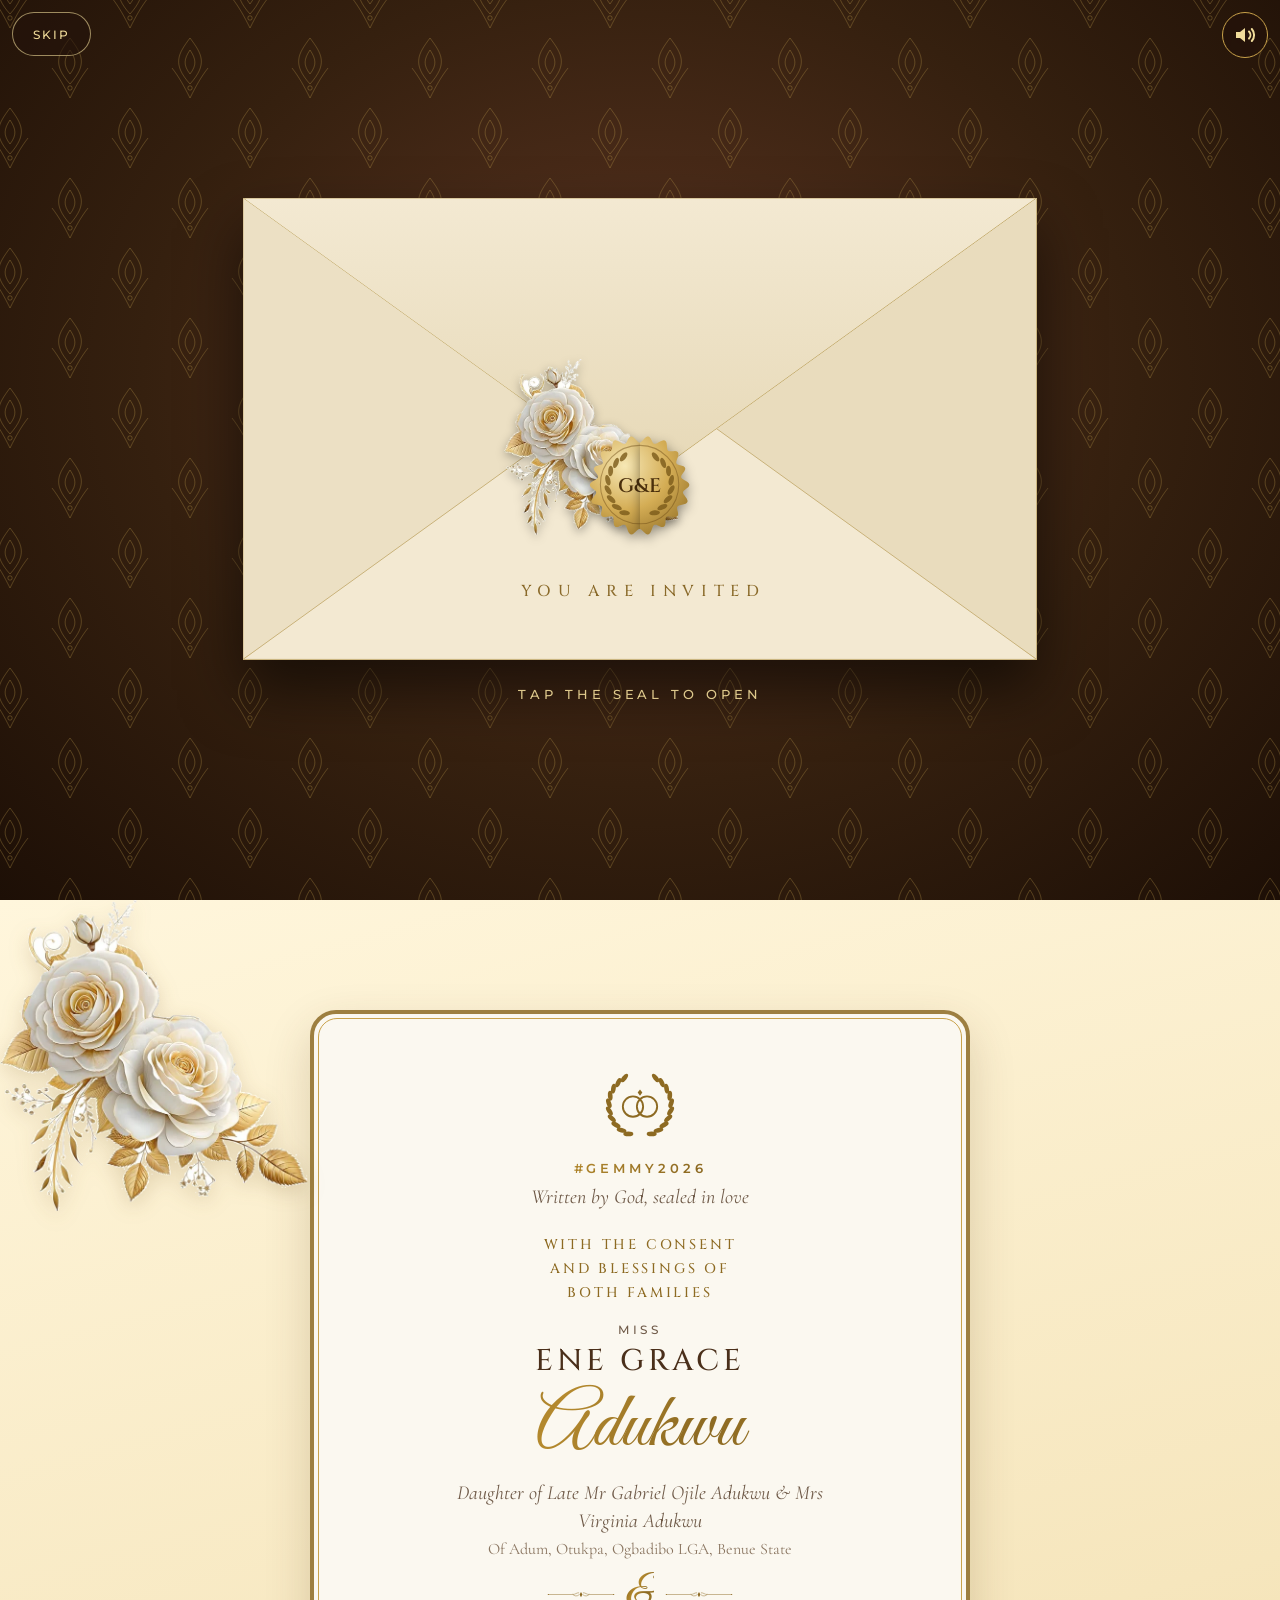
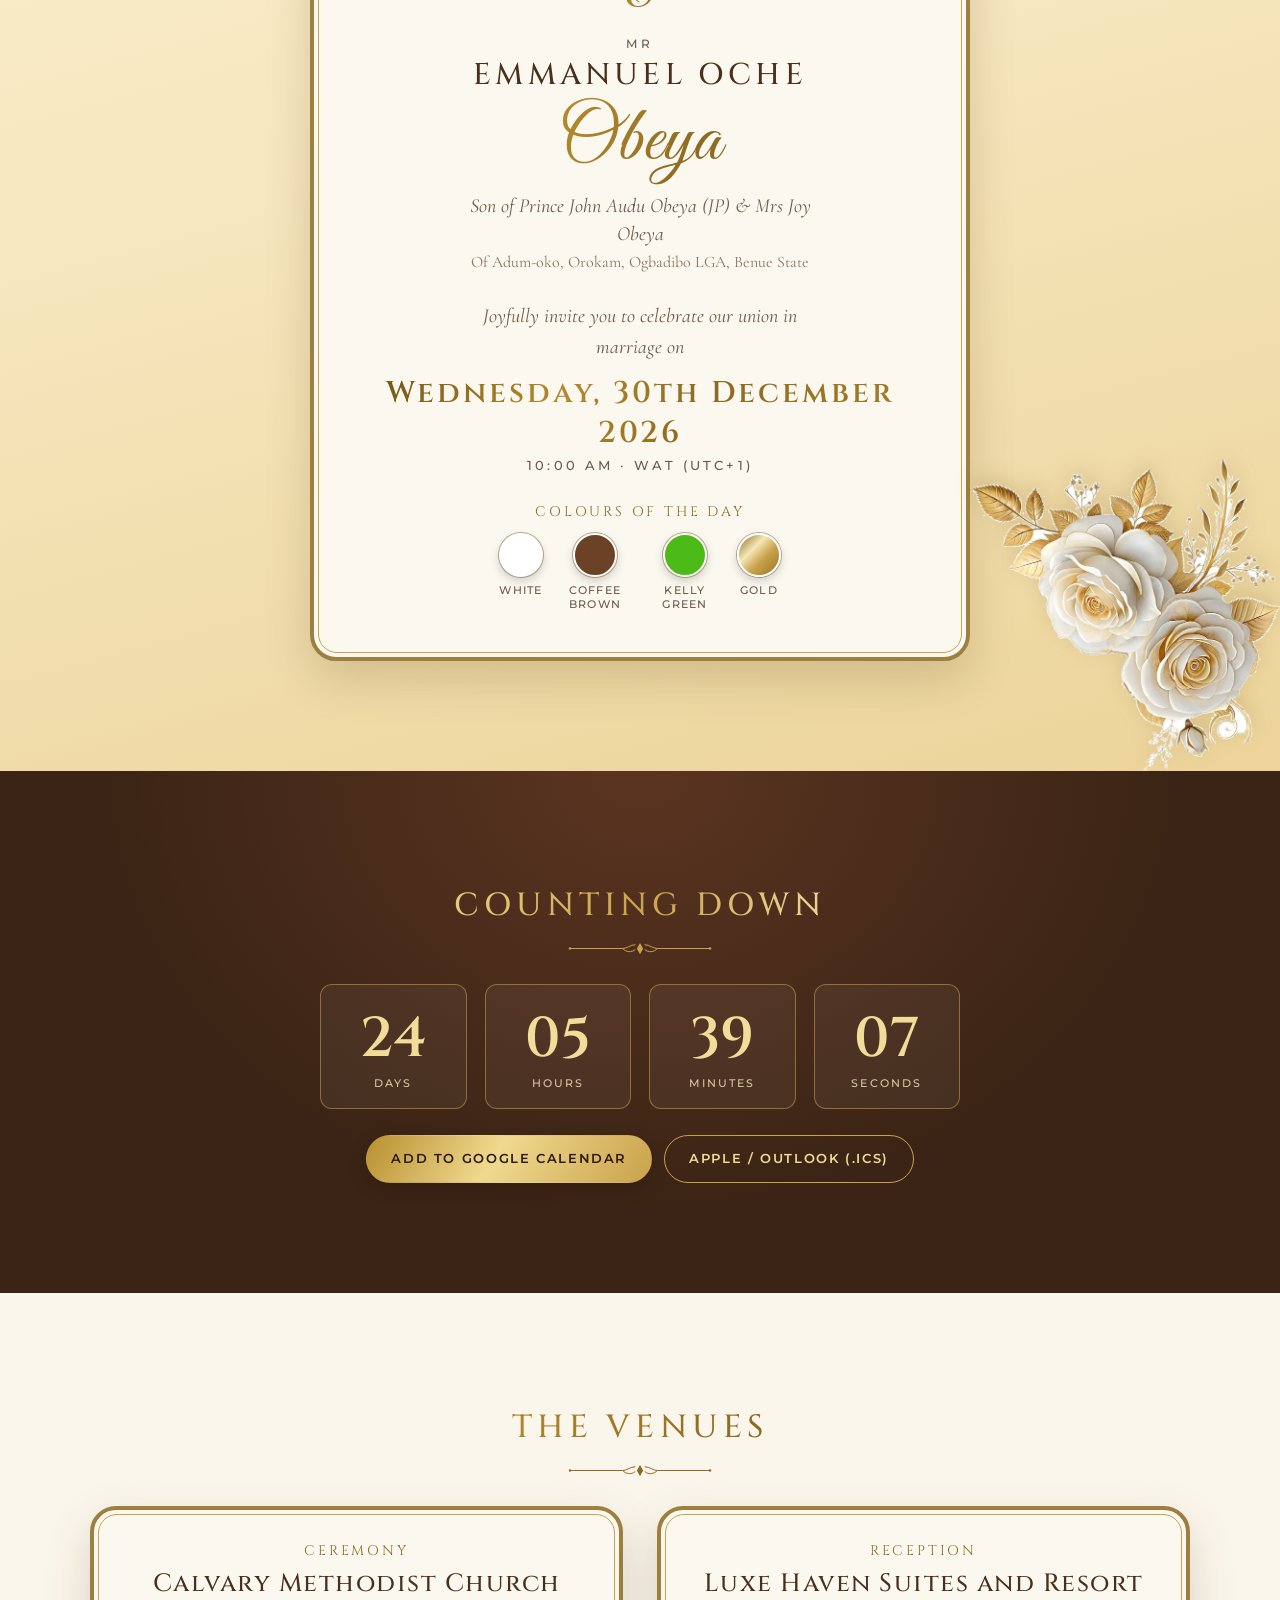
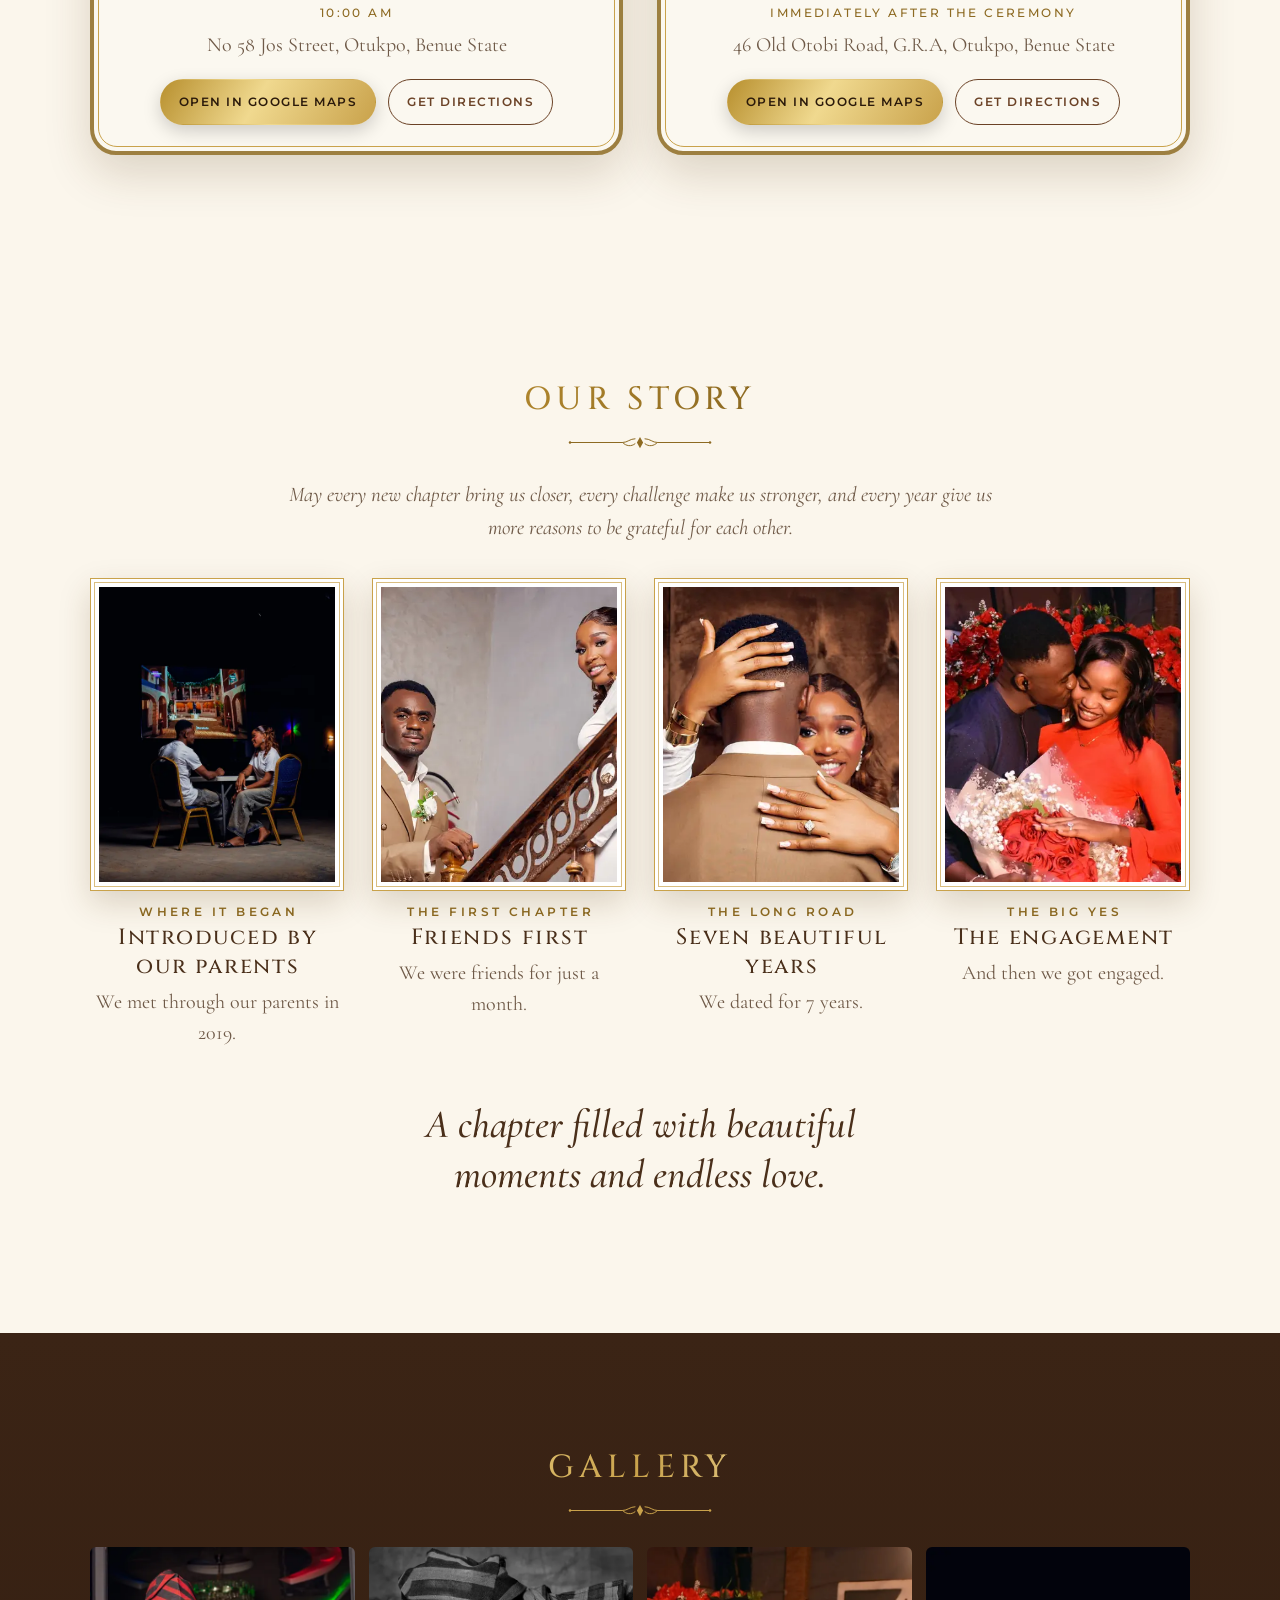
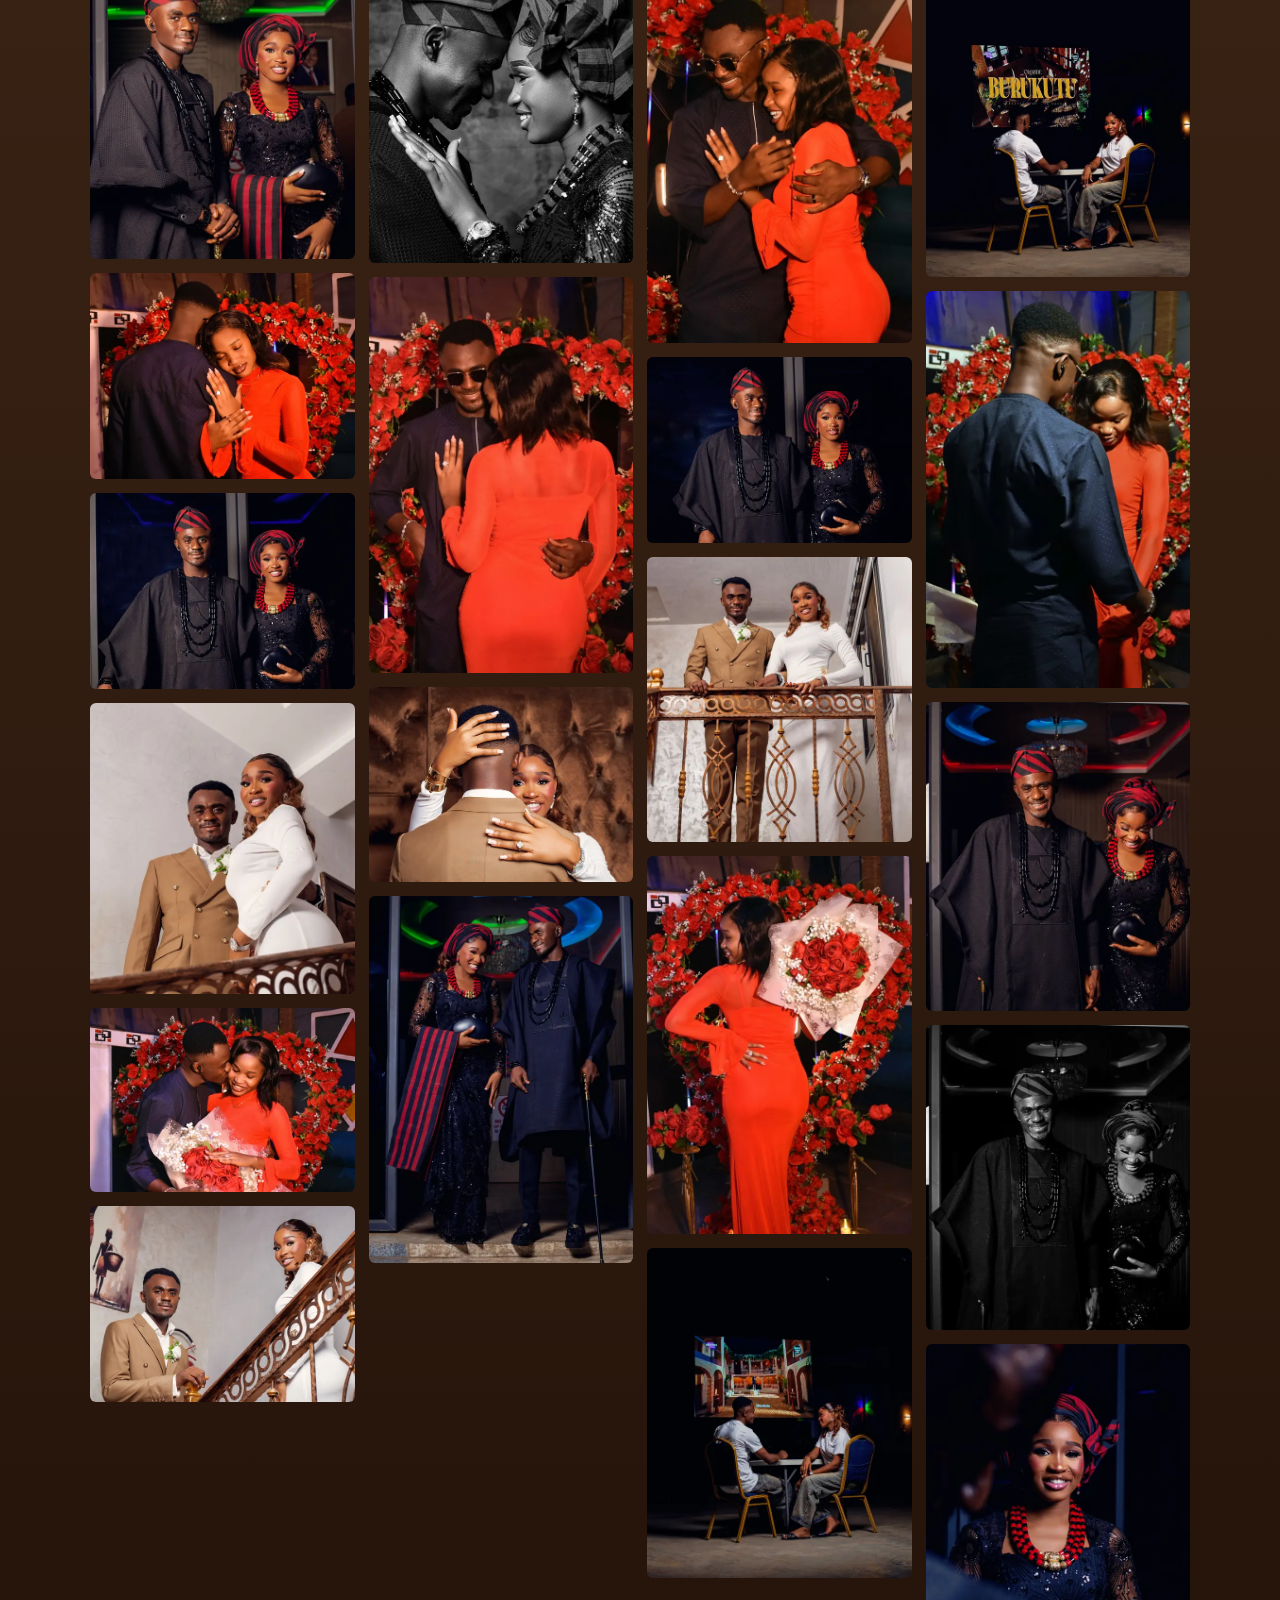
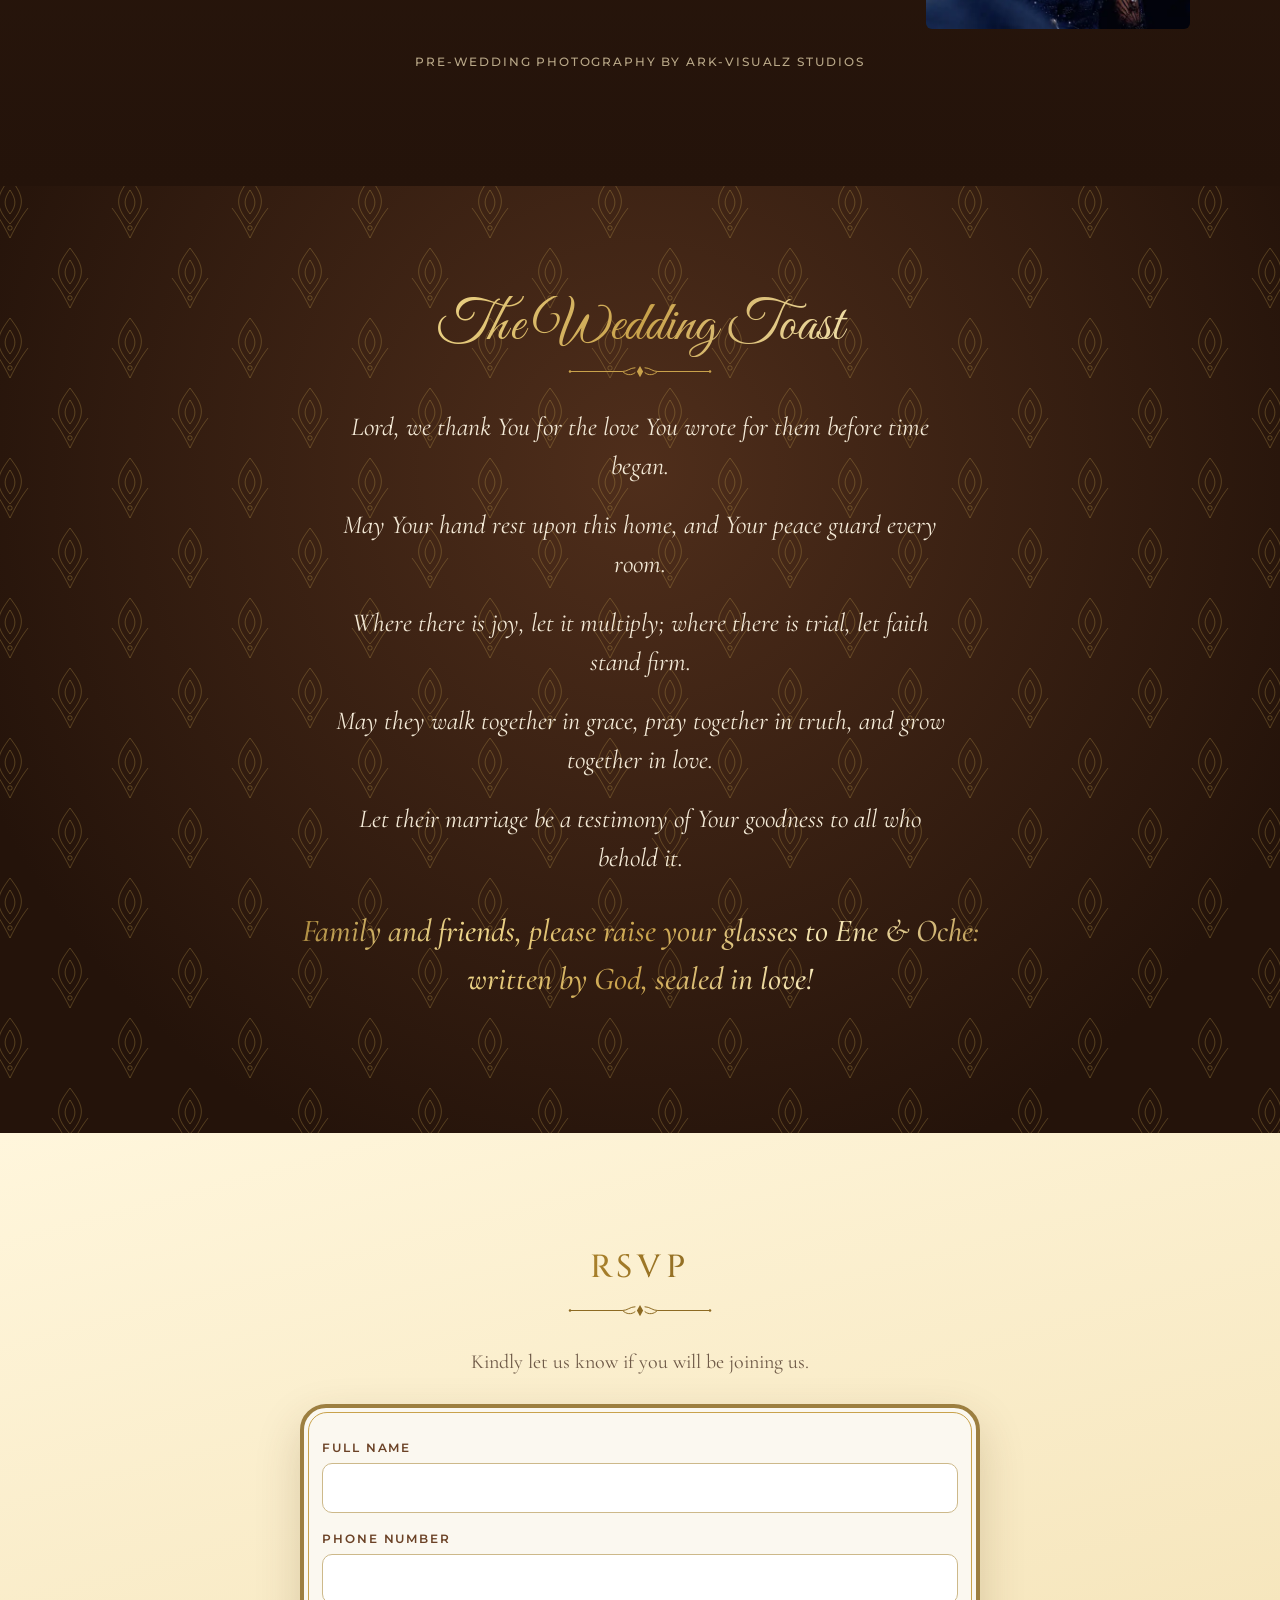
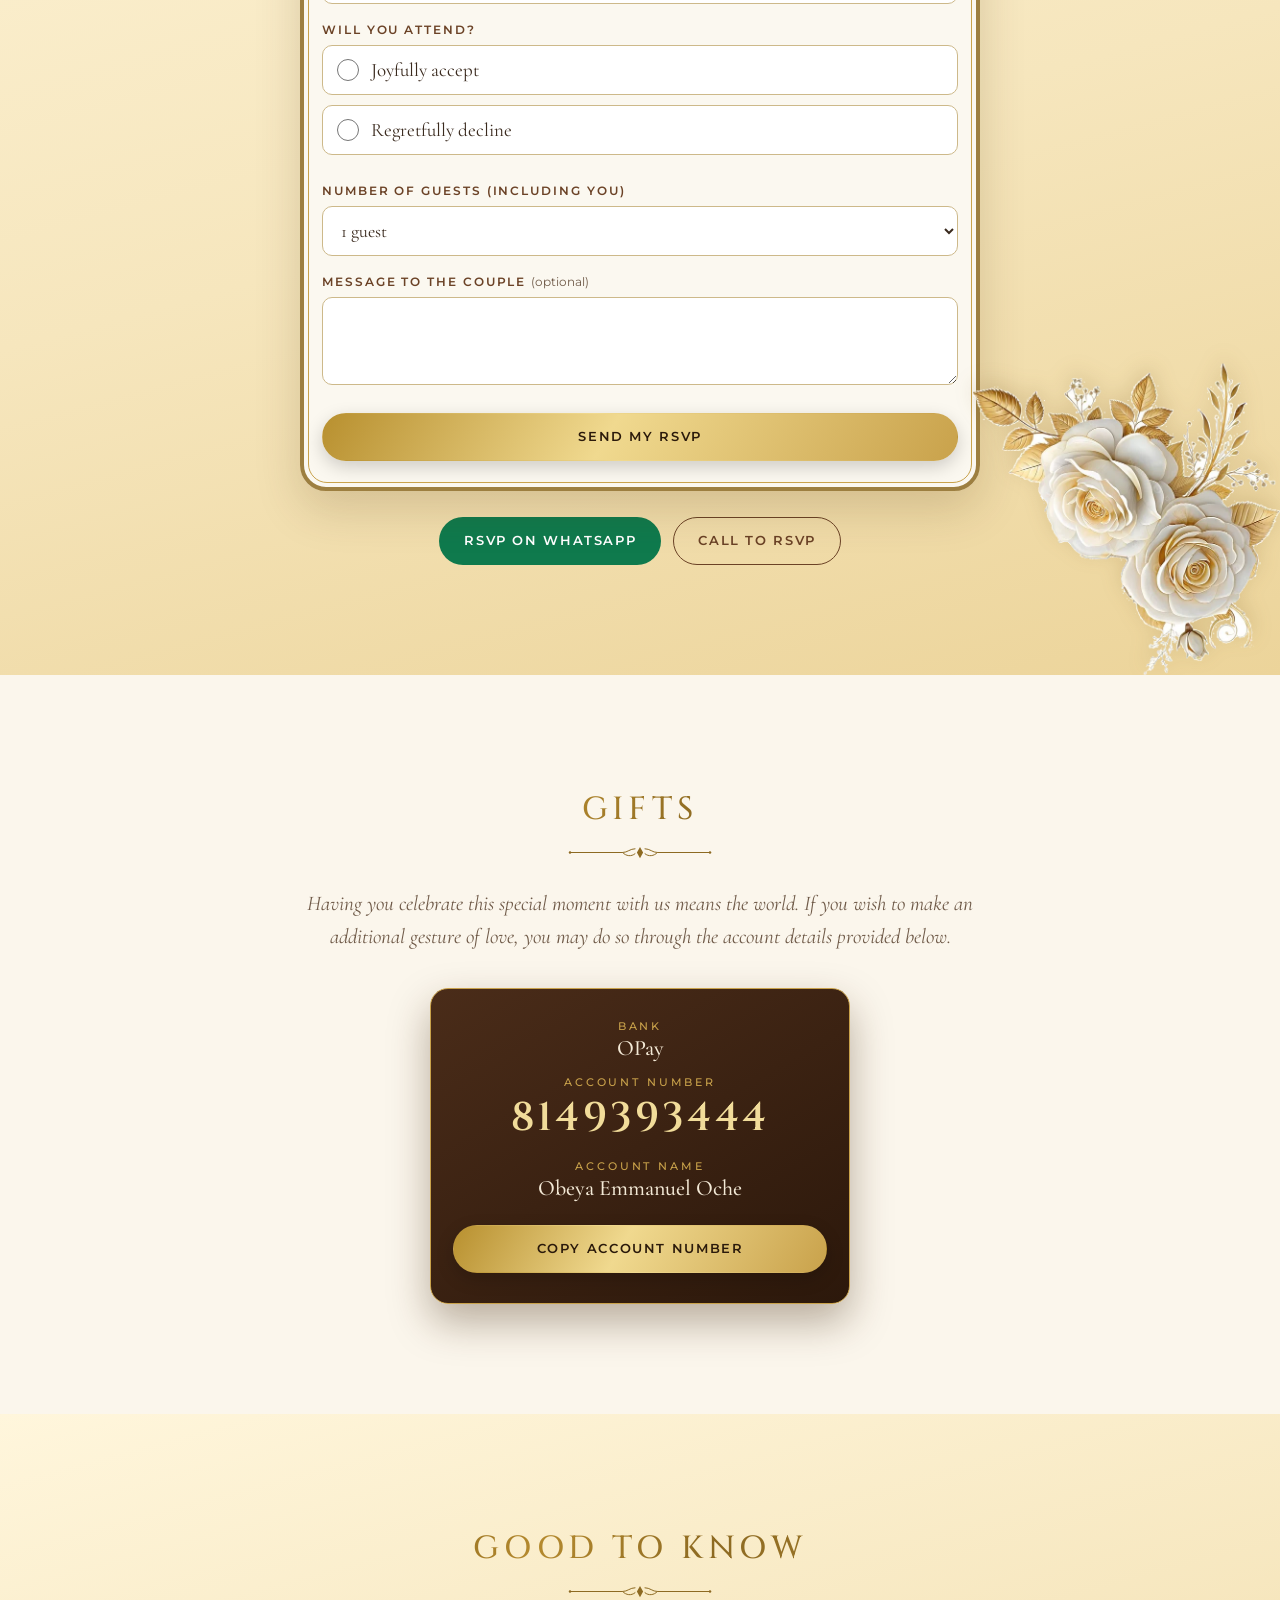
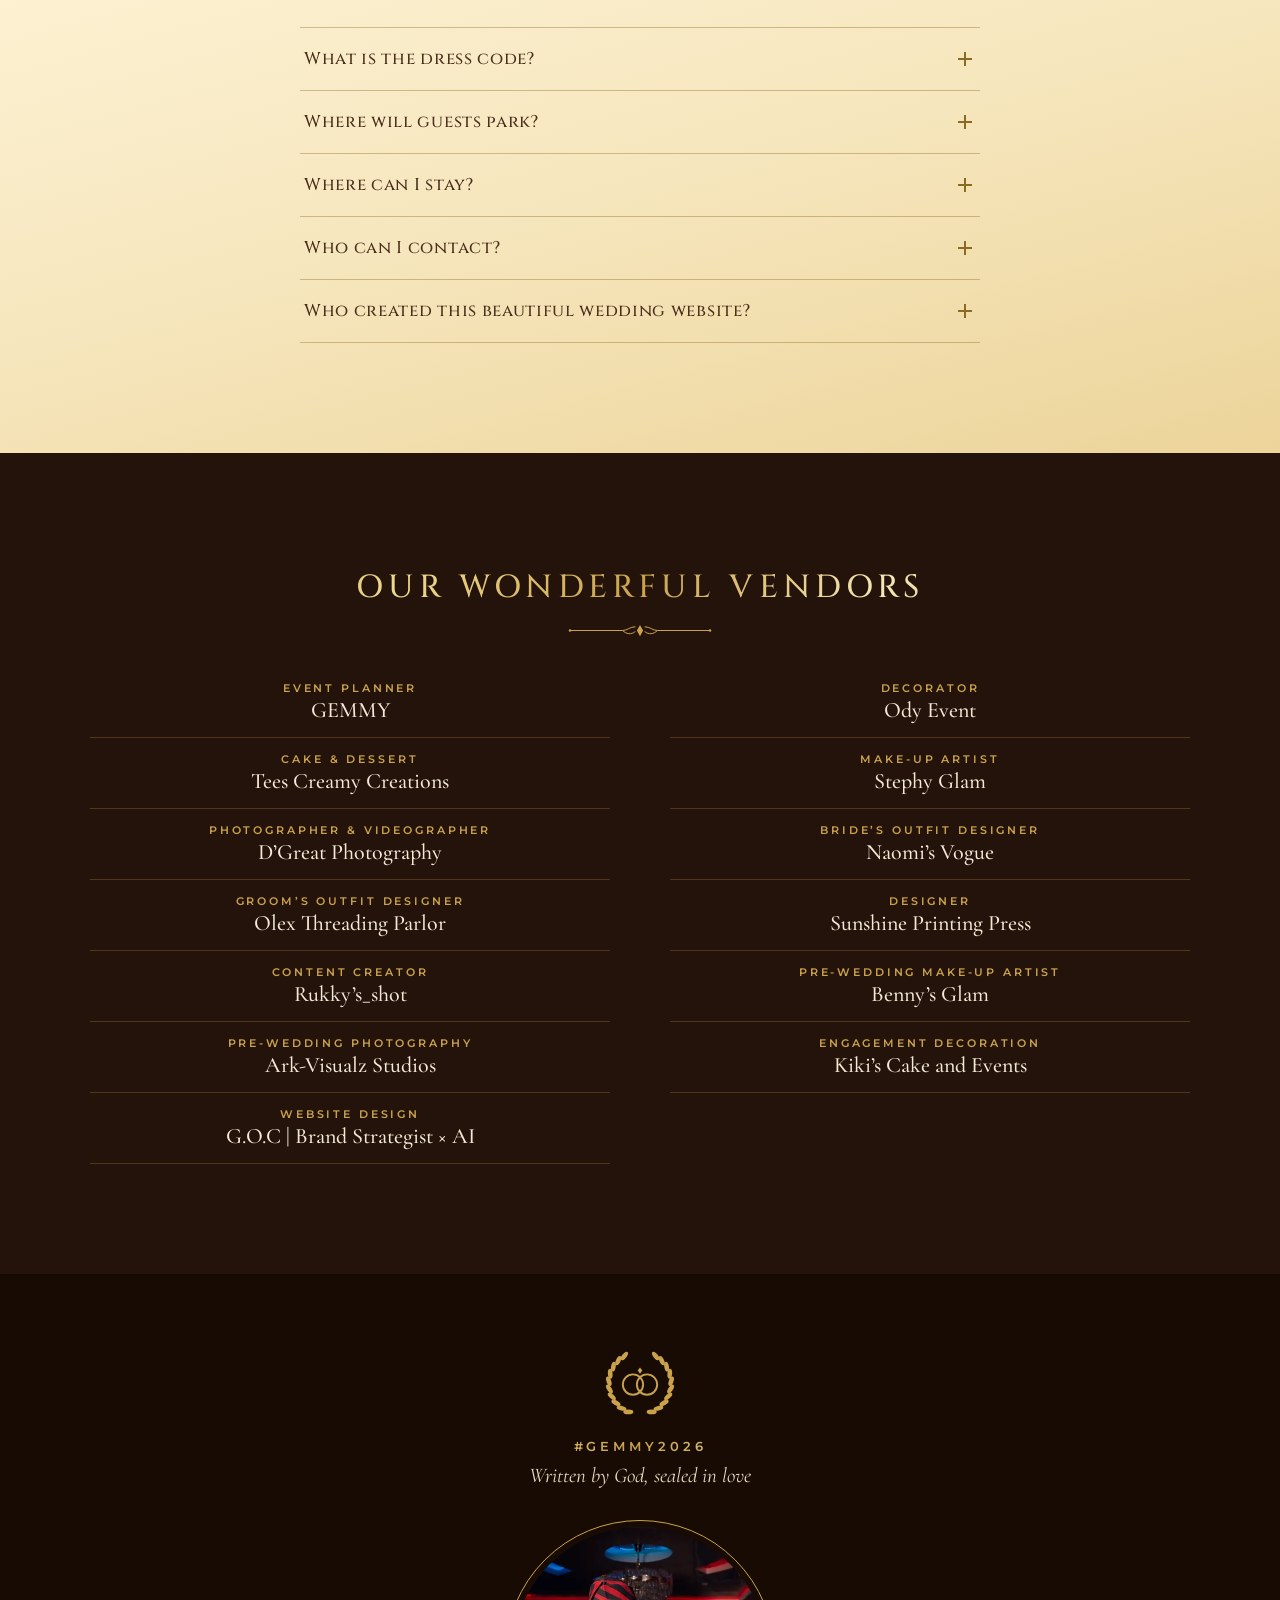
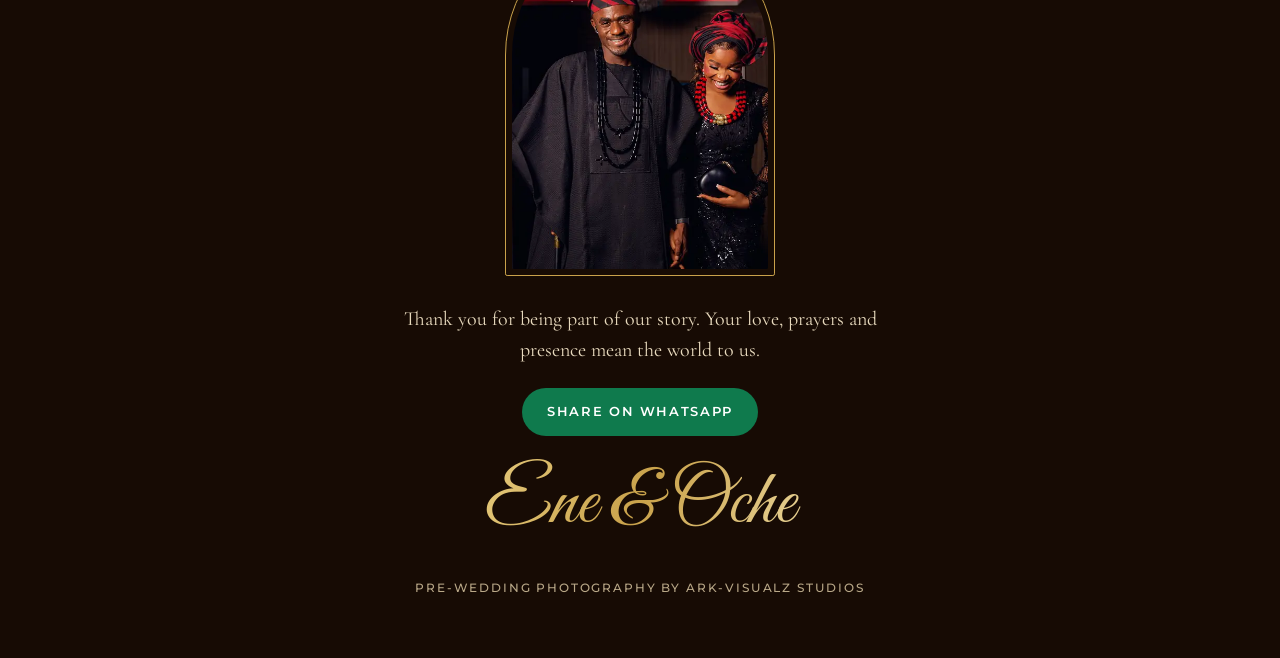
==== commit b748795d: "changed colors" ====
--- a/index.html
+++ b/index.html
@@ -5,22 +5,22 @@
 <meta name="viewport" content="width=device-width,initial-scale=1,viewport-fit=cover">
 <title>Ene &amp; Oche | #GEMMY2026</title>
 <meta name="description" content="You are invited to celebrate our union in marriage.">
-<link rel="canonical" href="https://gocportfolio.github.io/GE2026/">
+<link rel="canonical" href="https://gocportfolio.github.io/premiumsample/">
 <meta name="theme-color" content="#3b2415">
 
 <meta property="og:type" content="website">
 <meta property="og:site_name" content="Ene &amp; Oche">
 <meta property="og:title" content="Ene &amp; Oche | #GEMMY2026">
 <meta property="og:description" content="You are invited to celebrate our union in marriage.">
-<meta property="og:url" content="https://gocportfolio.github.io/GE2026/">
-<meta property="og:image" content="https://gocportfolio.github.io/GE2026/assets/og-image-2.jpg">
+<meta property="og:url" content="https://gocportfolio.github.io/premiumsample/">
+<meta property="og:image" content="https://gocportfolio.github.io/premiumsample/assets/og-image-2.jpg">
 <meta property="og:image:width" content="1200">
 <meta property="og:image:height" content="630">
 <meta property="og:image:alt" content="A sealed cream envelope with a gold seal, G&amp;E, and the words You Are Invited">
 <meta name="twitter:card" content="summary_large_image">
 <meta name="twitter:title" content="Ene &amp; Oche | #GEMMY2026">
 <meta name="twitter:description" content="You are invited to celebrate our union in marriage.">
-<meta name="twitter:image" content="https://gocportfolio.github.io/GE2026/assets/og-image-2.jpg">
+<meta name="twitter:image" content="https://gocportfolio.github.io/premiumsample/assets/og-image-2.jpg">
 
 <link rel="icon" href="assets/favicon.svg" type="image/svg+xml">
 <link rel="preconnect" href="https://fonts.googleapis.com">
